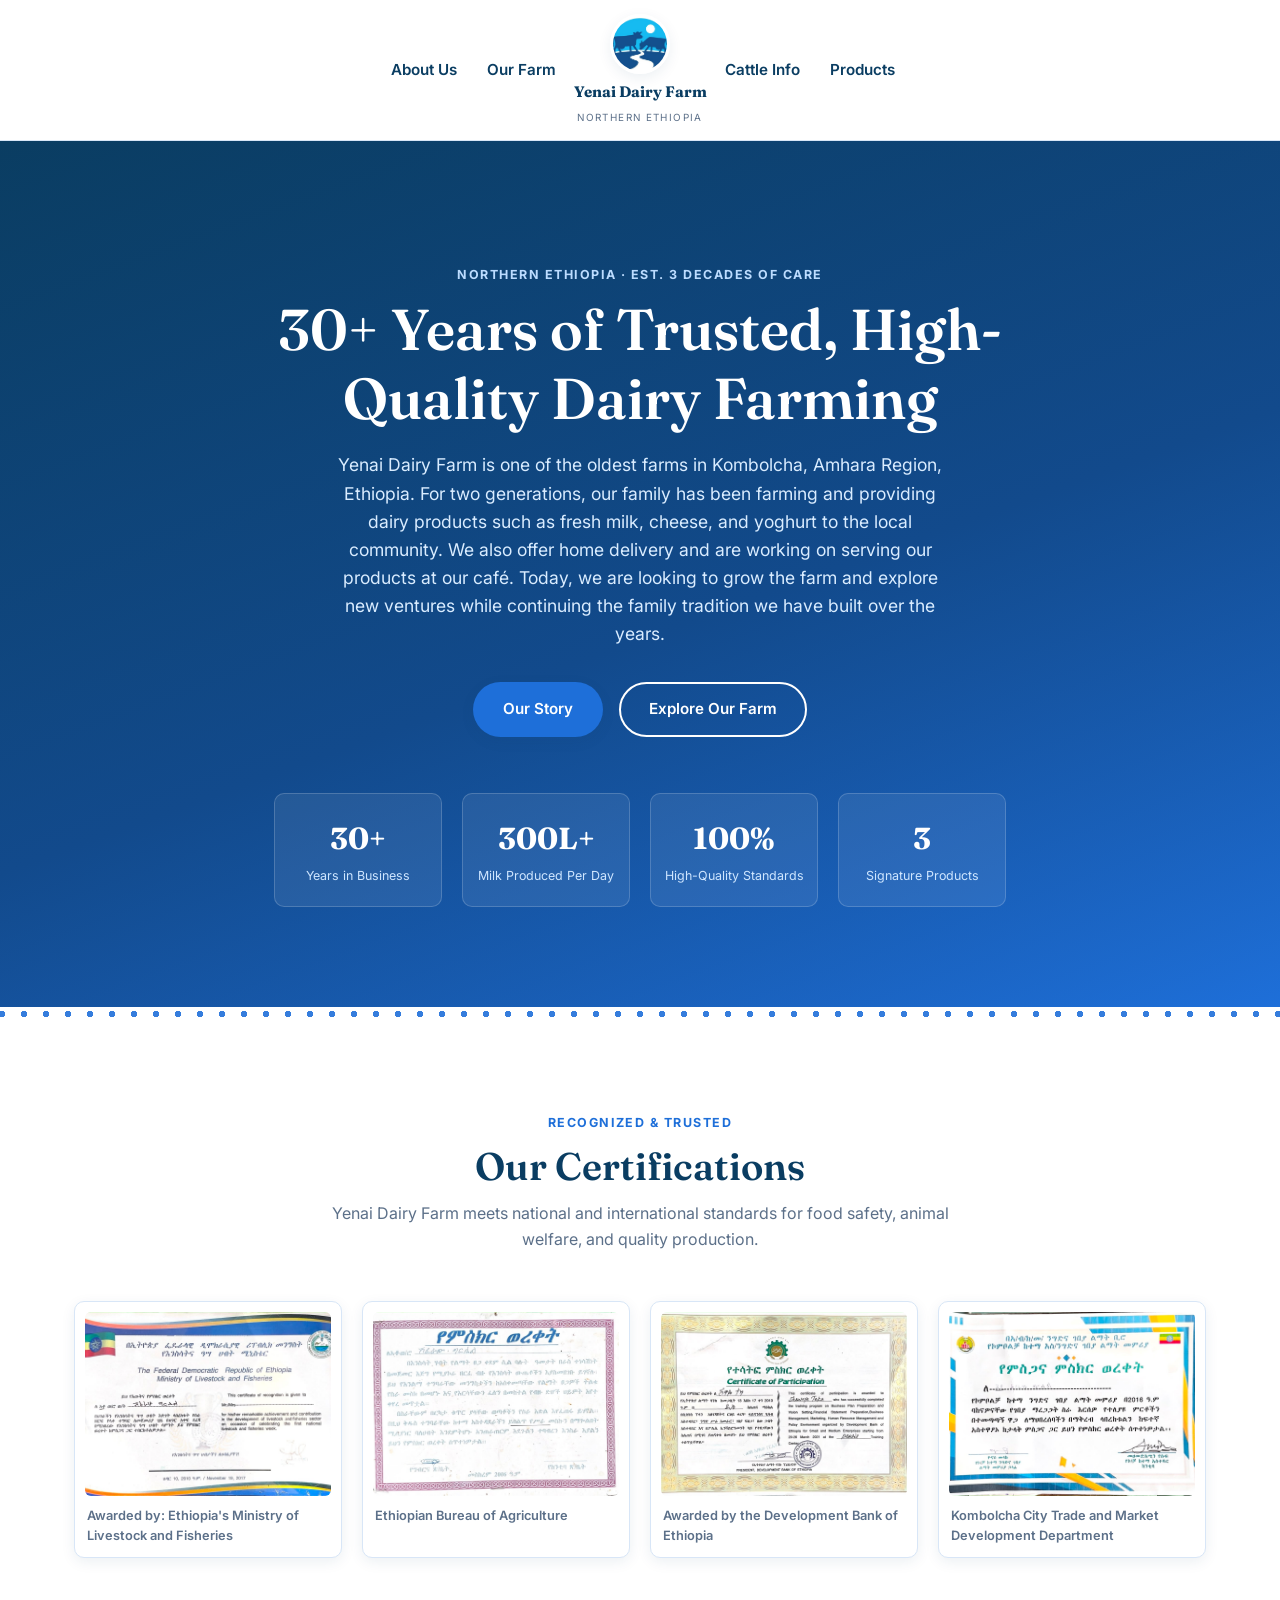
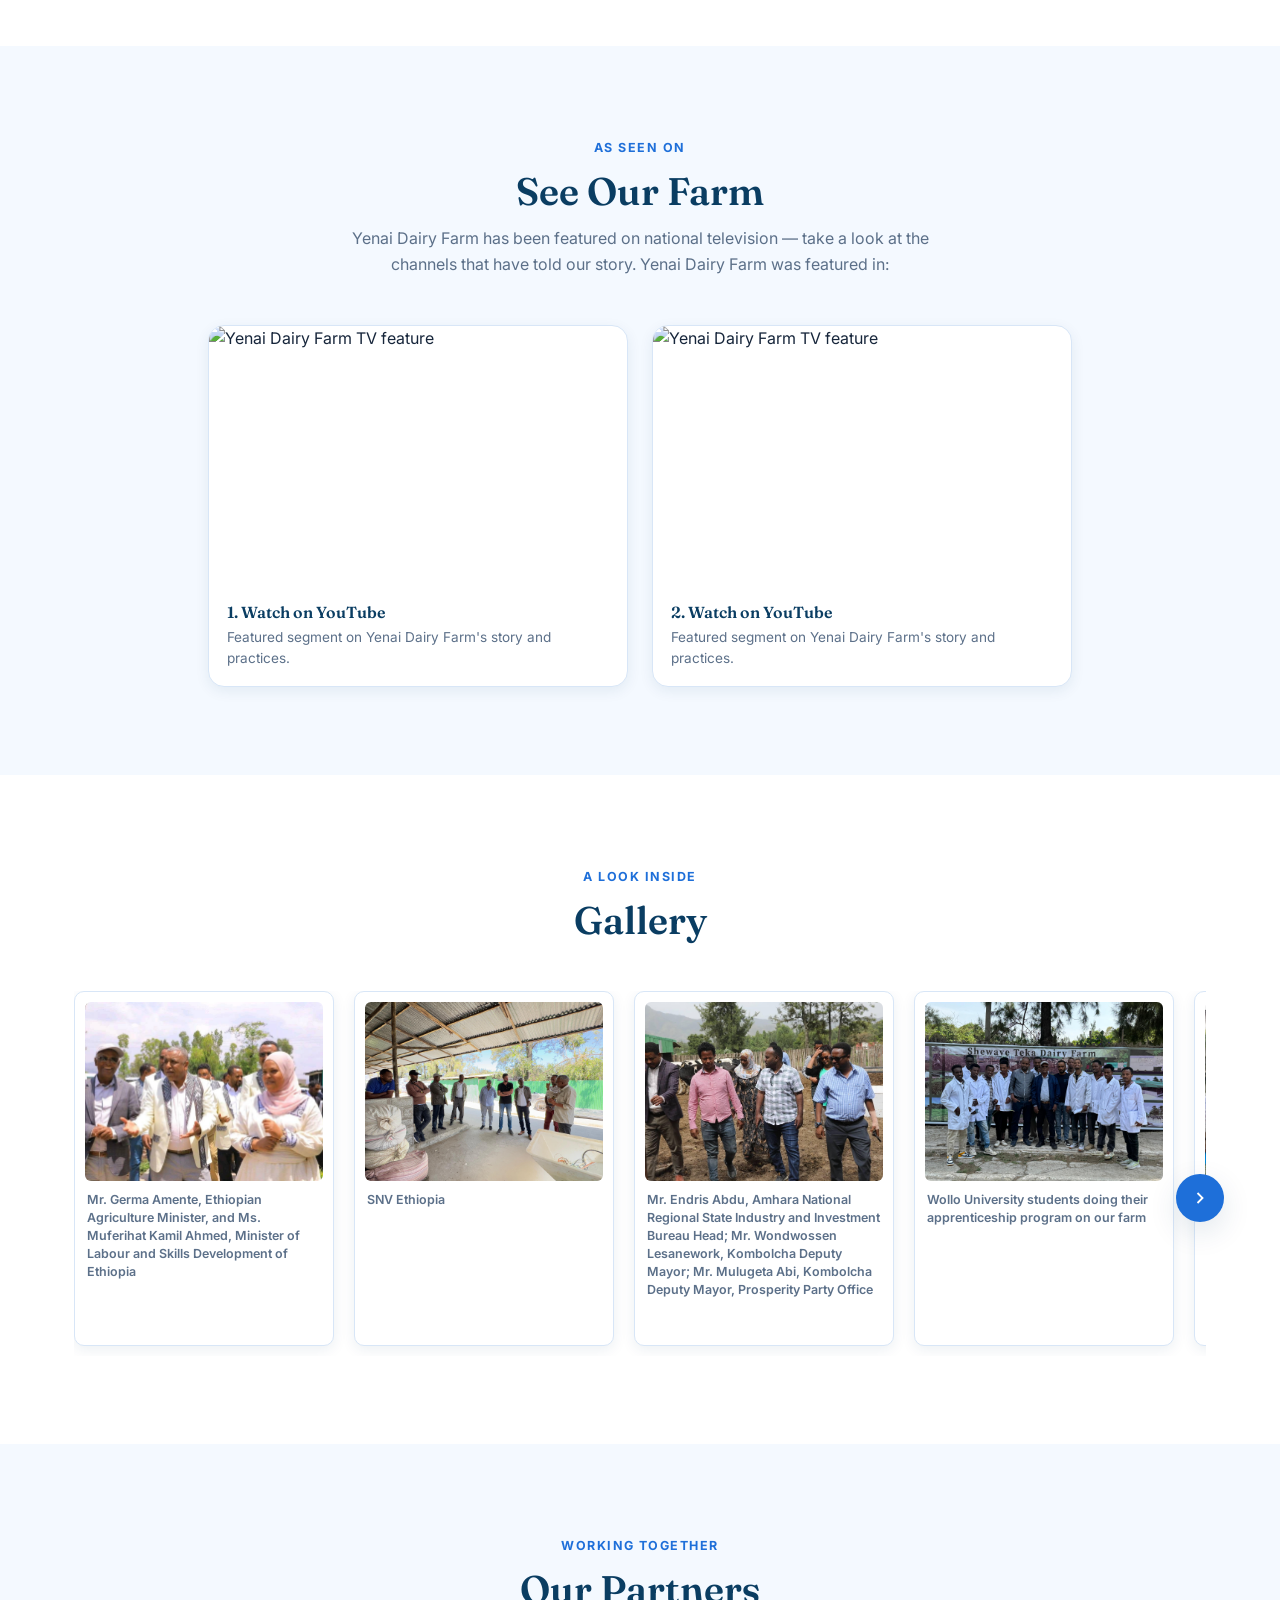
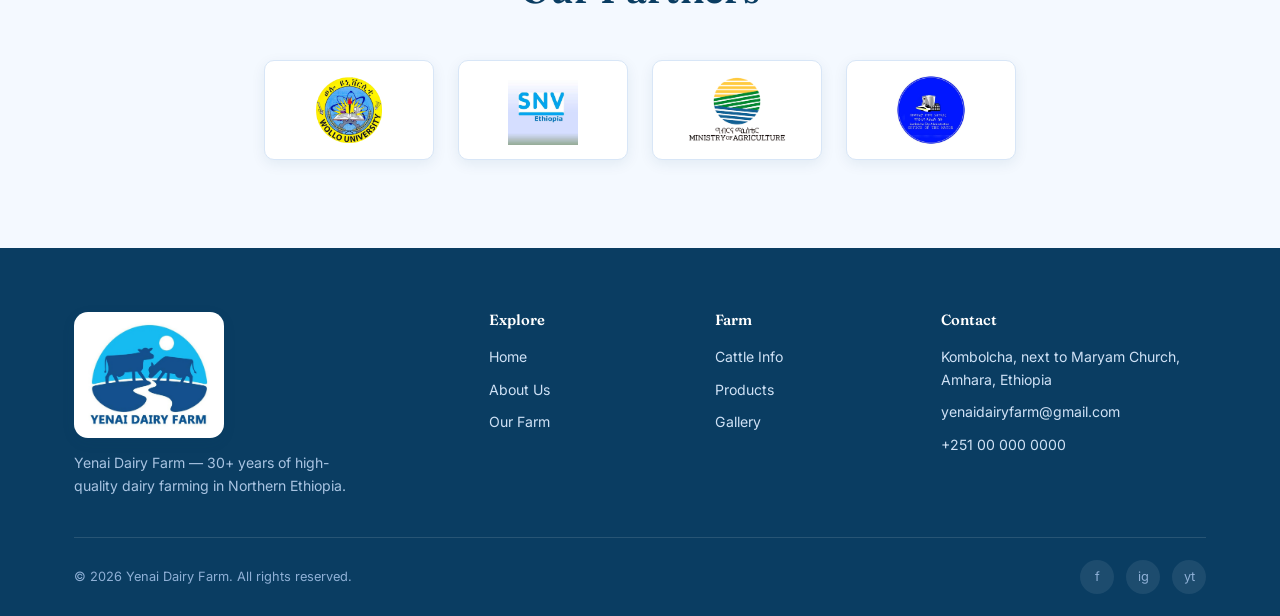
==== index.html @ 45d930fb "Add Project 3 (Borkena Land Expansion) to Our Projects Fill in the third and final roadmap stop with" ====
<!DOCTYPE html>
<html lang="en">
<head>
<meta charset="UTF-8" />
<meta name="viewport" content="width=device-width, initial-scale=1.0" />
<title>Yenai Dairy Farm | Premium Dairy from Northern Ethiopia</title>
<meta name="description" content="Yenai Dairy Farm — 30+ years of trusted, high-quality dairy farming in Northern Ethiopia. Milk, butter and cheese produced with care." />
<link rel="preconnect" href="https://fonts.googleapis.com" />
<link rel="preconnect" href="https://fonts.gstatic.com" crossorigin />
<link href="https://fonts.googleapis.com/css2?family=Fraunces:wght@500;600;700&family=Inter:wght@400;500;600;700&display=swap" rel="stylesheet" />
<link rel="stylesheet" href="assets/css/style.css?v=12" />
</head>
<body>

<!-- ===================== HEADER / NAV ===================== -->
<header class="site-header">
  <div class="nav-wrap">
    <nav class="nav-links left">
      <a href="about.html">About Us</a>
      <a href="our-farm.html">Our Farm</a>
    </nav>

    <a href="index.html" class="logo-mark" aria-label="Yenai Dairy Farm — Home">
      <img class="logo-badge" src="assets/img/logo-mark.jpg" alt="Yenai Dairy Farm logo" />
      <span class="logo-name">Yenai Dairy Farm</span>
      <span class="logo-sub">Northern Ethiopia</span>
    </a>

    <nav class="nav-links right">
      <a href="our-farm.html#cattle">Cattle Info</a>
      <a href="our-farm.html#products">Products</a>
    </nav>

    <button class="nav-toggle" aria-label="Toggle menu">
      <span></span><span></span><span></span>
    </button>
  </div>
</header>

<!-- ===================== HERO ===================== -->
<section class="hero">
  <video class="hero-video" autoplay muted loop playsinline preload="auto">
    <source src="assets/img/Cow.MP4" type="video/mp4" />
  </video>
  <div class="hero-scrim"></div>
  <div class="container hero-inner">
    <span class="eyebrow">Northern Ethiopia · Est. 3 Decades of Care</span>
    <h1>30+ Years of Trusted, High-Quality Dairy Farming</h1>
    <p class="lead">
      Yenai Dairy Farm is one of the oldest farms in Kombolcha, Amhara Region, Ethiopia.
      For two generations, our family has been farming and providing dairy products such
      as fresh milk, cheese, and yoghurt to the local community. We also offer home
      delivery and are working on serving our products at our café. Today, we are looking
      to grow the farm and explore new ventures while continuing the family tradition we
      have built over the years.
    </p>
    <div class="hero-actions">
      <a href="about.html" class="btn btn-primary">Our Story</a>
      <a href="our-farm.html" class="btn btn-outline">Explore Our Farm</a>
    </div>

    <div class="hero-stats">
      <div class="hero-stat">
        <div class="num">30+</div>
        <div class="label">Years in Business</div>
      </div>
      <div class="hero-stat">
        <div class="num">300L+</div>
        <div class="label">Milk Produced Per Day</div>
      </div>
      <div class="hero-stat">
        <div class="num">100%</div>
        <div class="label">High-Quality Standards</div>
      </div>
      <div class="hero-stat">
        <div class="num">3</div>
        <div class="label">Signature Products</div>
      </div>
    </div>
  </div>
</section>
<div class="polka-band"></div>

<!-- ===================== CERTIFICATIONS ===================== -->
<section>
  <div class="container">
    <div class="section-head reveal">
      <span class="eyebrow">Recognized &amp; Trusted</span>
      <h2 class="section-title">Our Certifications</h2>
      <p class="section-lead" style="margin-left:auto;margin-right:auto;">
        Yenai Dairy Farm meets national and international standards for food safety,
        animal welfare, and quality production.
      </p>
    </div>
    <div class="cert-grid reveal">
      <div class="cert-card">
        <img class="lightbox-trigger" src="assets/img/Certificate_1.JPG" alt="Yenai Dairy Farm certificate of recognition" />
        <p class="cert-caption">Awarded by: Ethiopia's Ministry of Livestock and Fisheries</p>
      </div>
      <div class="cert-card">
        <img class="lightbox-trigger" src="assets/img/Certificate_2.JPG" alt="Yenai Dairy Farm certificate" />
        <p class="cert-caption">Ethiopian Bureau of Agriculture</p>
      </div>
      <div class="cert-card">
        <img class="lightbox-trigger" src="assets/img/Certificate_3.JPG" alt="Yenai Dairy Farm certificate" />
        <p class="cert-caption">Awarded by the Development Bank of Ethiopia</p>
      </div>
      <div class="cert-card">
        <img class="lightbox-trigger" src="assets/img/Certificate_4.JPG" alt="Yenai Dairy Farm certificate" />
        <p class="cert-caption">Kombolcha City Trade and Market Development Department</p>
      </div>
    </div>
  </div>
</section>

<!-- ===================== SEE OUR FARM (TV FEATURES) ===================== -->
<section class="section-alt">
  <div class="container">
    <div class="section-head reveal">
      <span class="eyebrow">As Seen On</span>
      <h2 class="section-title">See Our Farm</h2>
      <p class="section-lead" style="margin-left:auto;margin-right:auto;">
        Yenai Dairy Farm has been featured on national television — take a look at the
        channels that have told our story. Yenai Dairy Farm was featured in:
      </p>
    </div>
    <div class="tv-grid reveal">
      <a class="tv-card" href="https://www.youtube.com/watch?v=qbfYIENXd3g" target="_blank" rel="noopener">
        <img src="https://img.youtube.com/vi/qbfYIENXd3g/hqdefault.jpg" alt="Yenai Dairy Farm TV feature" />
        <div class="tv-info">
          <h4>1. Watch on YouTube</h4>
          <p>Featured segment on Yenai Dairy Farm's story and practices.</p>
        </div>
      </a>
      <a class="tv-card" href="https://www.youtube.com/watch?v=9zvotEDF46g" target="_blank" rel="noopener">
        <img src="https://img.youtube.com/vi/9zvotEDF46g/hqdefault.jpg" alt="Yenai Dairy Farm TV feature" />
        <div class="tv-info">
          <h4>2. Watch on YouTube</h4>
          <p>Featured segment on Yenai Dairy Farm's story and practices.</p>
        </div>
      </a>
    </div>
  </div>
</section>

<!-- ===================== GALLERY ===================== -->
<section>
  <div class="container">
    <div class="section-head reveal">
      <span class="eyebrow">A Look Inside</span>
      <h2 class="section-title">Gallery</h2>
    </div>
    <div class="home-gallery-wrap reveal">
      <div class="home-gallery-track" id="home-gallery-track">
        <!-- Duplicate per photo: <figure class="home-gallery-item"><img class="lightbox-trigger" src="assets/img/gallery/photo-x.jpg" alt="..."><figcaption class="home-gallery-caption">...</figcaption></figure> -->
        <figure class="home-gallery-item">
          <img class="lightbox-trigger" src="assets/img/Gallery_1.JPG" alt="Mr. Germa Amente and Ms. Muferihat Kamil Ahmed visiting Yenai Dairy Farm" />
          <figcaption class="home-gallery-caption">Mr. Germa Amente, Ethiopian Agriculture Minister, and Ms. Muferihat Kamil Ahmed, Minister of Labour and Skills Development of Ethiopia</figcaption>
        </figure>
        <figure class="home-gallery-item">
          <img class="lightbox-trigger" src="assets/img/Gallery_2.JPG" alt="SNV Ethiopia visiting Yenai Dairy Farm" />
          <figcaption class="home-gallery-caption">SNV Ethiopia</figcaption>
        </figure>
        <figure class="home-gallery-item">
          <img class="lightbox-trigger" src="assets/img/Gallery_3.JPG" alt="Regional and city officials touring Yenai Dairy Farm" />
          <figcaption class="home-gallery-caption">Mr. Endris Abdu, Amhara National Regional State Industry and Investment Bureau Head; Mr. Wondwossen Lesanework, Kombolcha Deputy Mayor; Mr. Mulugeta Abi, Kombolcha Deputy Mayor, Prosperity Party Office</figcaption>
        </figure>
        <figure class="home-gallery-item">
          <img class="lightbox-trigger" src="assets/img/Gallery_4.JPG" alt="Wollo University students on their apprenticeship program at the farm" />
          <figcaption class="home-gallery-caption">Wollo University students doing their apprenticeship program on our farm</figcaption>
        </figure>
        <figure class="home-gallery-item">
          <img class="lightbox-trigger" src="assets/img/Gallery_5.JPG" alt="Yenai Dairy Farm donating exercise books to children in need" />
          <figcaption class="home-gallery-caption">Mr. Mengestu, Head of Kombolcha Education Office, while Yenai Dairy Farm donated exercise books for children in need</figcaption>
        </figure>
        <figure class="home-gallery-item">
          <img class="lightbox-trigger" src="assets/img/Gallery_6.jpeg" alt="Sub-city executives visiting Yenai Dairy Farm" />
          <figcaption class="home-gallery-caption">Ato Mulugeta Abi, Head of the Prosperity Party; Ato Wondewesen Lisanework, Deputy Mayor; Ato Hussein Muhe, Head of the Department of Energy; Ato Ytbarek Getahun, Head of the Department of Employment and Training; and the executives of the sub-city visit</figcaption>
        </figure>
      </div>
      <button class="gallery-nav-btn" data-track="#home-gallery-track" aria-label="Next photos" type="button">
        <svg width="20" height="20" viewBox="0 0 24 24" fill="none" stroke="currentColor" stroke-width="2.2"><path d="m9 6 6 6-6 6"/></svg>
      </button>
    </div>
  </div>
</section>

<!-- ===================== PARTNERS ===================== -->
<section class="section-alt">
  <div class="container">
    <div class="section-head reveal">
      <span class="eyebrow">Working Together</span>
      <h2 class="section-title">Our Partners</h2>
    </div>
    <div class="partner-strip reveal">
      <div class="partner-logo"><img class="lightbox-trigger" src="assets/img/partner_logo1.png" alt="Wollo University" /></div>
      <div class="partner-logo"><img class="lightbox-trigger" src="assets/img/partner_logo2.jpeg" alt="SNV Ethiopia" /></div>
      <div class="partner-logo"><img class="lightbox-trigger" src="assets/img/partner_logo3.png" alt="Ministry of Agriculture" /></div>
      <div class="partner-logo"><img class="lightbox-trigger" src="assets/img/partner_logo4.jpeg" alt="Kombolcha City Administration" /></div>
    </div>
  </div>
</section>

<!-- ===================== FOOTER ===================== -->
<footer class="site-footer">
  <div class="container">
    <div class="footer-grid">
      <div class="footer-brand">
        <img class="footer-logo" src="assets/img/logo-full.jpg" alt="Yenai Dairy Farm logo" />
        <p>Yenai Dairy Farm — 30+ years of high-quality dairy farming in Northern Ethiopia.</p>
      </div>
      <div>
        <h4>Explore</h4>
        <ul>
          <li><a href="index.html">Home</a></li>
          <li><a href="about.html">About Us</a></li>
          <li><a href="our-farm.html">Our Farm</a></li>
        </ul>
      </div>
      <div>
        <h4>Farm</h4>
        <ul>
          <li><a href="our-farm.html#cattle">Cattle Info</a></li>
          <li><a href="our-farm.html#products">Products</a></li>
          <li><a href="our-farm.html#gallery">Gallery</a></li>
        </ul>
      </div>
      <div>
        <h4>Contact</h4>
        <ul>
          <li>Kombolcha, next to Maryam Church, Amhara, Ethiopia</li>
          <li>yenaidairyfarm@gmail.com</li>
          <li>+251 00 000 0000</li>
        </ul>
      </div>
    </div>
    <div class="footer-bottom">
      <span>© 2026 Yenai Dairy Farm. All rights reserved.</span>
      <div class="social-row">
        <a href="#" aria-label="Facebook">f</a>
        <a href="#" aria-label="Instagram">ig</a>
        <a href="#" aria-label="YouTube">yt</a>
      </div>
    </div>
  </div>
</footer>

<div class="lightbox-overlay" id="lightbox" hidden>
  <button class="lightbox-close" id="lightbox-close" aria-label="Close" type="button">&times;</button>
  <img id="lightbox-img" src="" alt="" />
</div>

<script src="assets/js/main.js?v=2"></script>
</body>
</html>
---- assets/css/style.css ----
/* ==========================================================================
   Yenai Dairy Farm — Stylesheet
   Theme: Blue & white, cow-polka-dot motif
   ========================================================================== */

:root {
  --navy: #0a3d62;
  --blue: #1e6fd9;
  --blue-deep: #124a8c;
  --sky: #eaf4ff;
  --sky-soft: #f4f9ff;
  --white: #ffffff;
  --ink: #17263b;
  --muted: #5c7089;
  --line: #d8e6f7;
  --gold: #e8b23c;

  --font-display: "Fraunces", Georgia, serif;
  --font-body: "Inter", -apple-system, BlinkMacSystemFont, "Segoe UI", sans-serif;

  --radius: 16px;
  --radius-sm: 10px;
  --shadow: 0 10px 30px rgba(10, 61, 98, 0.12);
  --shadow-sm: 0 4px 14px rgba(10, 61, 98, 0.08);
  --container: 1180px;
}

* { box-sizing: border-box; margin: 0; padding: 0; }

html { scroll-behavior: smooth; }

body {
  font-family: var(--font-body);
  color: var(--ink);
  background: var(--white);
  line-height: 1.6;
  -webkit-font-smoothing: antialiased;
}

img { max-width: 100%; display: block; }
a { color: inherit; text-decoration: none; }
ul { list-style: none; }

.container {
  width: 100%;
  max-width: var(--container);
  margin: 0 auto;
  padding: 0 24px;
}

h1, h2, h3, h4 {
  font-family: var(--font-display);
  color: var(--navy);
  font-weight: 600;
  line-height: 1.2;
}

.eyebrow {
  display: inline-block;
  font-size: 0.78rem;
  letter-spacing: 0.12em;
  text-transform: uppercase;
  color: var(--blue);
  font-weight: 700;
  margin-bottom: 10px;
}

.section-title {
  font-size: clamp(1.7rem, 3vw, 2.4rem);
  margin-bottom: 12px;
}

.section-lead {
  color: var(--muted);
  max-width: 640px;
  margin-bottom: 40px;
}

.section-head { text-align: center; margin-bottom: 48px; }
.section-head .section-lead { margin-left: auto; margin-right: auto; }

section { padding: 88px 0; }
.section-alt { background: var(--sky-soft); }

/* ---------- Polka-dot motif ---------- */
.polka-band {
  height: 14px;
  width: 100%;
  background-image: radial-gradient(circle, var(--blue) 3px, transparent 3.5px);
  background-size: 22px 22px;
  background-position: center;
  background-repeat: repeat-x;
  opacity: 0.9;
}

.polka-bg {
  background-color: var(--sky);
  background-image: radial-gradient(circle, rgba(30, 111, 217, 0.16) 4px, transparent 4.5px);
  background-size: 34px 34px;
}

.polka-corner {
  position: absolute;
  inset: 0;
  background-image: url('../img/Dot.png');
  background-size: 200px auto;
  background-repeat: repeat;
  opacity: 0.14;
  pointer-events: none;
}

/* ---------- Buttons ---------- */
.btn {
  display: inline-flex;
  align-items: center;
  gap: 8px;
  padding: 13px 28px;
  border-radius: 999px;
  font-weight: 600;
  font-size: 0.95rem;
  border: 2px solid transparent;
  cursor: pointer;
  transition: transform 0.15s ease, box-shadow 0.15s ease, background 0.15s ease, color 0.15s ease;
}
.btn-primary { background: var(--blue); color: var(--white); box-shadow: var(--shadow-sm); }
.btn-primary:hover { background: var(--blue-deep); transform: translateY(-2px); }
.btn-outline { background: transparent; border-color: var(--white); color: var(--white); }
.btn-outline:hover { background: var(--white); color: var(--blue-deep); }
.btn-outline-blue { background: transparent; border-color: var(--blue); color: var(--blue); }
.btn-outline-blue:hover { background: var(--blue); color: var(--white); }

/* ---------- Placeholder media blocks ----------
   Swap these for <img src="..."> once real photos/logos are supplied. */
.placeholder {
  display: flex;
  flex-direction: column;
  align-items: center;
  justify-content: center;
  gap: 8px;
  background: var(--sky);
  border: 2px dashed var(--line);
  border-radius: var(--radius-sm);
  color: var(--blue-deep);
  text-align: center;
  font-size: 0.82rem;
  font-weight: 600;
  padding: 16px;
}
.placeholder svg { width: 30px; height: 30px; opacity: 0.7; }
.placeholder span { opacity: 0.75; font-weight: 500; }

/* ---------- Header / Nav ---------- */
.site-header {
  position: sticky;
  top: 0;
  z-index: 100;
  background: rgba(255, 255, 255, 0.96);
  backdrop-filter: blur(6px);
  border-bottom: 1px solid var(--line);
}

.nav-wrap {
  display: grid;
  grid-template-columns: 1fr auto 1fr;
  align-items: center;
  gap: 18px;
  padding: 14px 24px;
  max-width: var(--container);
  margin: 0 auto;
}

.nav-links {
  display: flex;
  align-items: center;
  gap: 30px;
  font-weight: 600;
  font-size: 0.95rem;
}
.nav-links.left { justify-content: flex-end; }
.nav-links.right { justify-content: flex-start; }
.nav-links a { color: var(--navy); position: relative; padding: 6px 0; }
.nav-links a::after {
  content: "";
  position: absolute;
  left: 0; right: 0; bottom: -2px;
  height: 2px;
  background: var(--blue);
  transform: scaleX(0);
  transition: transform 0.2s ease;
}
.nav-links a:hover::after, .nav-links a.active::after { transform: scaleX(1); }
.nav-links a.active { color: var(--blue-deep); }

.logo-mark {
  display: flex;
  flex-direction: column;
  align-items: center;
  gap: 6px;
  grid-column: 2;
  justify-self: center;
}
.logo-badge {
  width: 60px;
  height: 60px;
  border-radius: 50%;
  object-fit: cover;
  object-position: center;
  border: 3px solid var(--white);
  box-shadow: var(--shadow-sm);
}
.logo-mark .logo-name {
  font-family: var(--font-display);
  font-weight: 700;
  color: var(--navy);
  font-size: 0.95rem;
  white-space: nowrap;
}
.logo-mark .logo-sub {
  font-size: 0.62rem;
  letter-spacing: 0.14em;
  text-transform: uppercase;
  color: var(--muted);
}

.nav-toggle {
  display: none;
  background: none;
  border: none;
  cursor: pointer;
  padding: 6px;
  grid-column: 3;
  justify-self: end;
}
.nav-toggle span {
  display: block;
  width: 24px;
  height: 2px;
  background: var(--navy);
  margin: 5px 0;
  transition: 0.2s;
}

/* ---------- Hero ---------- */
.hero {
  position: relative;
  color: var(--white);
  background: linear-gradient(160deg, var(--navy) 0%, var(--blue-deep) 55%, var(--blue) 100%);
  overflow: hidden;
  padding: 120px 0 100px;
}
.hero-video {
  position: absolute;
  inset: 0;
  width: 100%;
  height: 100%;
  object-fit: cover;
  z-index: 0;
}
.hero-scrim {
  position: absolute;
  inset: 0;
  background: linear-gradient(160deg, rgba(10, 61, 98, 0.78) 0%, rgba(18, 74, 140, 0.68) 55%, rgba(30, 111, 217, 0.6) 100%);
  z-index: 1;
}
.hero-inner { position: relative; z-index: 2; text-align: center; max-width: 780px; margin: 0 auto; }
.hero .eyebrow { color: #bcdcff; }
.hero h1 {
  color: var(--white);
  font-size: clamp(2.2rem, 5vw, 3.6rem);
  margin-bottom: 18px;
}
.hero p.lead {
  color: #d9ecff;
  font-size: 1.1rem;
  max-width: 620px;
  margin: 0 auto 34px;
}
.hero-actions { display: flex; gap: 16px; justify-content: center; flex-wrap: wrap; margin-bottom: 56px; }

.hero-stats {
  display: grid;
  grid-template-columns: repeat(4, 1fr);
  gap: 20px;
  max-width: 900px;
  margin: 0 auto;
}
.hero-stat {
  background: rgba(255, 255, 255, 0.08);
  border: 1px solid rgba(255, 255, 255, 0.18);
  border-radius: var(--radius-sm);
  padding: 20px 12px;
  backdrop-filter: blur(4px);
}
.hero-stat .num { font-family: var(--font-display); font-size: 1.9rem; font-weight: 700; }
.hero-stat .label { font-size: 0.78rem; color: #cfe6ff; margin-top: 4px; }

/* ---------- Certifications strip ---------- */
.cert-grid {
  display: grid;
  grid-template-columns: repeat(auto-fit, minmax(220px, 1fr));
  gap: 20px;
}
.cert-grid .placeholder { aspect-ratio: 1 / 1; }
.cert-card {
  background: var(--white);
  border: 1px solid var(--line);
  border-radius: var(--radius-sm);
  box-shadow: var(--shadow-sm);
  padding: 10px;
  transition: transform 0.2s ease, box-shadow 0.2s ease;
}
.cert-card:hover { transform: translateY(-4px); box-shadow: var(--shadow); }
.cert-card img {
  width: 100%;
  aspect-ratio: 4 / 3;
  object-fit: cover;
  border-radius: 6px;
  cursor: pointer;
}
.cert-caption {
  margin-top: 10px;
  padding: 0 2px;
  font-size: 0.8rem;
  color: var(--muted);
  font-weight: 600;
}

/* ---------- TV Features ---------- */
.tv-grid {
  display: flex;
  flex-wrap: wrap;
  justify-content: center;
  gap: 24px;
}
.tv-card {
  display: block;
  width: 100%;
  max-width: 420px;
  background: var(--white);
  border-radius: var(--radius);
  box-shadow: var(--shadow-sm);
  overflow: hidden;
  border: 1px solid var(--line);
  text-decoration: none;
  color: inherit;
  transition: transform 0.2s ease, box-shadow 0.2s ease;
}
.tv-card:hover { transform: translateY(-4px); box-shadow: var(--shadow); }
.tv-card .placeholder { border-radius: 0; border: none; aspect-ratio: 16 / 10; }
.tv-card img { display: block; width: 100%; aspect-ratio: 16 / 10; object-fit: cover; }
.tv-card .tv-info { padding: 16px 18px; }
.tv-card .tv-info h4 { font-size: 1rem; margin-bottom: 4px; }
.tv-card .tv-info p { font-size: 0.85rem; color: var(--muted); }

/* ---------- Team ---------- */
.team-grid {
  display: grid;
  grid-template-columns: repeat(auto-fit, minmax(200px, 1fr));
  gap: 28px;
}
.team-card { text-align: center; }
.team-card .placeholder { aspect-ratio: 1/1; border-radius: 50%; }
.team-card h4 { margin-top: 16px; font-size: 1.05rem; }
.team-card p { color: var(--blue); font-size: 0.85rem; font-weight: 600; }

/* ---------- Partners ---------- */
.partner-strip {
  display: flex;
  flex-wrap: wrap;
  justify-content: center;
  gap: 24px;
}
.partner-strip .placeholder {
  width: 160px;
  height: 90px;
  font-size: 0.72rem;
}
.partner-logo {
  width: 170px;
  height: 100px;
  background: var(--white);
  border: 1px solid var(--line);
  border-radius: var(--radius-sm);
  box-shadow: var(--shadow-sm);
  display: flex;
  align-items: center;
  justify-content: center;
  padding: 14px;
}
.partner-logo img {
  max-width: 100%;
  max-height: 100%;
  object-fit: contain;
}

/* ---------- Home page gallery carousel ---------- */
.home-gallery-wrap { position: relative; }
.home-gallery-track {
  display: flex;
  gap: 20px;
  overflow-x: auto;
  scroll-behavior: smooth;
  scroll-snap-type: x mandatory;
  padding-bottom: 10px;
  scrollbar-width: thin;
}
.home-gallery-item {
  flex: 0 0 260px;
  display: flex;
  flex-direction: column;
  scroll-snap-align: start;
  margin: 0;
  background: var(--white);
  border: 1px solid var(--line);
  border-radius: var(--radius-sm);
  box-shadow: var(--shadow-sm);
  padding: 10px;
}
.home-gallery-item img {
  width: 100%;
  aspect-ratio: 4 / 3;
  object-fit: cover;
  border-radius: 6px;
  cursor: pointer;
  display: block;
  flex-shrink: 0;
}
.home-gallery-caption {
  margin-top: 10px;
  padding: 0 2px;
  font-size: 0.78rem;
  color: var(--muted);
  line-height: 1.45;
  font-weight: 600;
}
.gallery-nav-btn {
  position: absolute;
  top: 50%;
  right: -18px;
  transform: translateY(-50%);
  width: 48px;
  height: 48px;
  border-radius: 50%;
  border: none;
  background: var(--blue);
  color: var(--white);
  display: flex;
  align-items: center;
  justify-content: center;
  cursor: pointer;
  box-shadow: var(--shadow);
  transition: background 0.15s ease, transform 0.15s ease;
}
.gallery-nav-btn:hover { background: var(--blue-deep); transform: translateY(-50%) scale(1.06); }

/* ---------- Lightbox ---------- */
.lightbox-trigger { cursor: pointer; }
.lightbox-overlay {
  position: fixed;
  inset: 0;
  background: rgba(10, 20, 35, 0.88);
  display: flex;
  align-items: center;
  justify-content: center;
  padding: 40px;
  z-index: 1000;
}
.lightbox-overlay[hidden] { display: none; }
.lightbox-overlay img {
  max-width: 90vw;
  max-height: 85vh;
  border-radius: 8px;
  box-shadow: 0 20px 60px rgba(0, 0, 0, 0.5);
}
.lightbox-close {
  position: absolute;
  top: 24px;
  right: 28px;
  width: 44px;
  height: 44px;
  border-radius: 50%;
  border: none;
  background: rgba(255, 255, 255, 0.12);
  color: var(--white);
  font-size: 1.4rem;
  line-height: 1;
  cursor: pointer;
  display: flex;
  align-items: center;
  justify-content: center;
}
.lightbox-close:hover { background: rgba(255, 255, 255, 0.22); }

/* ---------- Cards / grid generic ---------- */
.card-grid {
  display: grid;
  grid-template-columns: repeat(auto-fit, minmax(260px, 1fr));
  gap: 28px;
}
.info-card {
  background: var(--white);
  border: 1px solid var(--line);
  border-radius: var(--radius);
  padding: 30px 26px;
  box-shadow: var(--shadow-sm);
  transition: transform 0.2s ease, box-shadow 0.2s ease;
}
.info-card:hover { transform: translateY(-4px); box-shadow: var(--shadow); }
.info-card .icon {
  width: 50px; height: 50px;
  border-radius: 50%;
  background: var(--sky);
  display: flex; align-items: center; justify-content: center;
  color: var(--blue-deep);
  margin-bottom: 16px;
}
.info-card h3 { font-size: 1.1rem; margin-bottom: 8px; }
.info-card p { color: var(--muted); font-size: 0.92rem; }

/* ---------- Page hero (inner pages) ---------- */
.page-hero {
  position: relative;
  background: linear-gradient(160deg, var(--navy), var(--blue-deep));
  color: var(--white);
  padding: 90px 0 60px;
  text-align: center;
  overflow: hidden;
}
.page-hero .polka-corner { opacity: 0.14; }
.page-hero h1 { color: var(--white); font-size: clamp(2rem, 4vw, 2.8rem); position: relative; z-index: 2;}
.page-hero p { color: #d9ecff; max-width: 600px; margin: 14px auto 0; position: relative; z-index: 2; }
.breadcrumb { position: relative; z-index: 2; font-size: 0.82rem; color: #a9cdf3; margin-bottom: 14px; }
.breadcrumb a { color: #a9cdf3; }
.breadcrumb a:hover { color: var(--white); }

/* ---------- Story / values ---------- */
.split {
  display: grid;
  grid-template-columns: 1fr 1fr;
  gap: 56px;
  align-items: center;
}
.split .placeholder { aspect-ratio: 4/3; }
.split-reverse .placeholder { order: 2; }

.values-grid {
  display: grid;
  grid-template-columns: repeat(auto-fit, minmax(220px, 1fr));
  gap: 24px;
}

/* ---------- Stats row (Our Farm overview) ---------- */
.stat-row {
  display: grid;
  grid-template-columns: repeat(4, 1fr);
  gap: 20px;
}
.stat-box {
  background: var(--white);
  border: 1px solid var(--line);
  border-radius: var(--radius);
  padding: 26px 18px;
  text-align: center;
  box-shadow: var(--shadow-sm);
}
.stat-box .num { font-family: var(--font-display); color: var(--blue-deep); font-size: 1.8rem; font-weight: 700; }
.stat-box .label { color: var(--muted); font-size: 0.82rem; margin-top: 6px; }

/* ---------- Breed / product cards ---------- */
.breed-card, .product-card {
  background: var(--white);
  border: 1px solid var(--line);
  border-radius: var(--radius);
  overflow: hidden;
  box-shadow: var(--shadow-sm);
}
.breed-card .placeholder, .product-card .placeholder { border-radius: 0; border: none; aspect-ratio: 16/11; }
.breed-body, .product-body { padding: 22px 24px; }
.breed-body h3, .product-body h3 { margin-bottom: 10px; }
.breed-tags { display: flex; gap: 8px; flex-wrap: wrap; margin: 10px 0 14px; }
.breed-tags span {
  background: var(--sky);
  color: var(--blue-deep);
  font-size: 0.75rem;
  font-weight: 700;
  padding: 5px 12px;
  border-radius: 999px;
}
.breed-body dl, .product-body dl { font-size: 0.88rem; color: var(--muted); }
.breed-body dt, .product-body dt { font-weight: 700; color: var(--ink); display: inline; }
.breed-body dd, .product-body dd { display: inline; margin: 0 0 0 4px; }
.breed-body .row, .product-body .row { margin-bottom: 6px; }

.product-metric {
  margin-top: 14px;
  display: flex;
  align-items: baseline;
  gap: 8px;
  background: var(--sky);
  border-radius: var(--radius-sm);
  padding: 12px 16px;
}
.product-metric .metric-num { font-family: var(--font-display); font-size: 1.5rem; color: var(--blue-deep); font-weight: 700; }
.product-metric .metric-label { font-size: 0.78rem; color: var(--muted); }

/* ---------- Facilities ---------- */
.facility-grid {
  display: grid;
  grid-template-columns: repeat(auto-fit, minmax(240px, 1fr));
  gap: 24px;
}

/* ---------- Gallery ---------- */
.gallery-grid {
  display: grid;
  grid-template-columns: repeat(4, 1fr);
  grid-auto-flow: dense;
  gap: 16px;
}
.gallery-grid .placeholder { aspect-ratio: 1/1; }
.gallery-grid .tall { grid-row: span 2; aspect-ratio: 1/2.1; }

/* ---------- Contact ---------- */
.contact-wrap {
  display: grid;
  grid-template-columns: 1fr 1fr;
  gap: 48px;
}
.contact-info .info-line {
  display: flex;
  gap: 14px;
  margin-bottom: 22px;
}
.contact-info .info-line .icon {
  width: 42px; height: 42px; flex-shrink: 0;
  border-radius: 50%;
  background: var(--sky);
  color: var(--blue-deep);
  display: flex; align-items: center; justify-content: center;
}
.contact-info .info-line h4 { font-size: 0.95rem; margin-bottom: 3px; }
.contact-info .info-line p { color: var(--muted); font-size: 0.9rem; }

.contact-form {
  background: var(--white);
  border: 1px solid var(--line);
  border-radius: var(--radius);
  padding: 32px;
  box-shadow: var(--shadow-sm);
}
.form-row { display: grid; grid-template-columns: 1fr 1fr; gap: 16px; margin-bottom: 16px; }
.form-group { display: flex; flex-direction: column; gap: 6px; margin-bottom: 16px; }
.form-group label { font-size: 0.82rem; font-weight: 700; color: var(--navy); }
.form-group input, .form-group textarea {
  border: 1px solid var(--line);
  border-radius: var(--radius-sm);
  padding: 12px 14px;
  font-family: var(--font-body);
  font-size: 0.92rem;
  background: var(--sky-soft);
}
.form-group input:focus, .form-group textarea:focus { outline: 2px solid var(--blue); background: var(--white); }
.map-placeholder { aspect-ratio: 16/9; margin-top: 24px; }

/* ---------- Values / Mission blocks reused on About ---------- */
.mission-banner {
  position: relative;
  background: var(--navy);
  overflow: hidden;
  border-radius: var(--radius);
  padding: 50px;
  text-align: center;
}
.mission-banner::before {
  content: "";
  position: absolute;
  inset: 0;
  background-image: url('../img/Dot.png');
  background-size: 200px auto;
  background-repeat: repeat;
  opacity: 0.16;
}
.mission-banner .eyebrow, .mission-banner h2, .mission-banner p {
  position: relative;
  z-index: 1;
}
.mission-banner h2 { color: var(--white); max-width: 760px; margin: 0 auto; }
.mission-banner p { color: #d9ecff; max-width: 700px; margin: 14px auto 0; }

/* ---------- Story (founding narrative) ---------- */
.story-lead {
  font-family: var(--font-display);
  font-size: 1.3rem;
  color: var(--navy);
  line-height: 1.55;
  max-width: 760px;
  margin: 0 auto 56px;
  text-align: center;
}
.story-block { margin-bottom: 64px; }
.story-block:last-child { margin-bottom: 0; }
.story-text p {
  color: var(--muted);
  margin-bottom: 16px;
  line-height: 1.75;
  text-align: justify;
  text-align-last: left;
}
.story-text p:last-child { margin-bottom: 0; }
.split-photo {
  width: 100%;
  aspect-ratio: 4 / 3;
  object-fit: cover;
  border-radius: var(--radius);
  box-shadow: var(--shadow);
  cursor: pointer;
}
.split-photo-caption {
  margin-top: 12px;
  font-size: 0.82rem;
  font-weight: 700;
  color: var(--navy);
  text-align: center;
}

.purpose-photos { position: relative; }
.purpose-photo-main {
  width: 100%;
  aspect-ratio: 4 / 3;
  object-fit: cover;
  border-radius: var(--radius);
  box-shadow: var(--shadow);
  cursor: pointer;
}
.purpose-photo-accent {
  position: absolute;
  bottom: -28px;
  right: -28px;
  width: 52%;
  aspect-ratio: 4 / 3;
  object-fit: cover;
  border-radius: 12px;
  border: 5px solid var(--white);
  box-shadow: var(--shadow);
  cursor: pointer;
}
@media (max-width: 900px) {
  .purpose-photos { margin-bottom: 28px; }
  .purpose-photo-accent { bottom: -18px; right: -12px; width: 48%; }
}

.story-quote {
  position: relative;
  background: var(--navy);
  overflow: hidden;
  border-radius: var(--radius);
  padding: 48px 40px;
  text-align: center;
  margin: 64px 0;
}
.story-quote::before {
  content: "";
  position: absolute;
  inset: 0;
  background-image: url('../img/Dot.png');
  background-size: 200px auto;
  background-repeat: repeat;
  opacity: 0.16;
}
.story-quote .amharic {
  position: relative;
  z-index: 1;
  color: var(--white);
  font-family: var(--font-display);
  font-size: 1.8rem;
  font-weight: 600;
  margin-bottom: 14px;
}
.story-quote p {
  position: relative;
  z-index: 1;
  color: #cfe1f5;
  max-width: 560px;
  margin: 0 auto;
  text-align: justify;
  text-align-last: center;
}

.story-stats {
  display: grid;
  grid-template-columns: repeat(4, 1fr);
  gap: 20px;
  margin: 56px 0;
}

.archival-card {
  max-width: 420px;
  margin: 56px auto;
  background: var(--white);
  border: 1px solid var(--line);
  border-radius: var(--radius);
  box-shadow: var(--shadow-sm);
  padding: 14px;
  text-align: center;
  transition: transform 0.35s cubic-bezier(0.34, 1.56, 0.64, 1), box-shadow 0.35s ease;
}
.archival-card:hover { transform: translateY(-6px); box-shadow: var(--shadow); }
.archival-card img {
  width: 100%;
  border-radius: 8px;
  cursor: pointer;
}
.archival-card p {
  margin-top: 12px;
  font-size: 0.8rem;
  color: var(--muted);
  font-weight: 600;
}

@media (max-width: 900px) {
  .story-stats { grid-template-columns: repeat(2, 1fr); }
}

/* ---------- Our Projects (roadmap) ---------- */
.roadmap-section { background: var(--sky-soft); }
.roadmap {
  position: relative;
  display: flex;
  align-items: center;
  gap: 32px;
  padding: 12px 0 24px;
}
.roadmap::before {
  content: "";
  position: absolute;
  top: 50%;
  left: 0;
  right: 0;
  border-top: 3px dashed var(--line);
  z-index: 0;
}
.roadmap-stop {
  position: relative;
  z-index: 1;
  flex: 1;
  display: flex;
  flex-direction: column;
  align-items: center;
  gap: 18px;
}
.roadmap-dot {
  width: 50px;
  height: 50px;
  border-radius: 50%;
  background: var(--blue);
  color: var(--white);
  font-family: var(--font-display);
  font-weight: 700;
  font-size: 1.05rem;
  display: flex;
  align-items: center;
  justify-content: center;
  border: 4px solid var(--sky-soft);
  box-shadow: var(--shadow);
  flex-shrink: 0;
}
.roadmap-card {
  width: 100%;
  max-width: 280px;
  background: var(--white);
  border: 1px solid var(--line);
  border-radius: var(--radius);
  box-shadow: var(--shadow-sm);
  padding: 20px;
  text-align: center;
}
.roadmap-media { border-radius: 8px; aspect-ratio: 4 / 3; margin-bottom: 14px; }
.roadmap-card h3 { font-size: 1.05rem; margin-bottom: 8px; }
.roadmap-card p { color: var(--muted); font-size: 0.88rem; }

@media (max-width: 900px) {
  .roadmap { flex-direction: column; gap: 40px; }
  .roadmap::before { display: none; }
  .roadmap-stop:nth-child(odd) { flex-direction: column-reverse; }
}

/* ---------- Project 1 feature: before / after renovation ---------- */
.roadmap-feature {
  background: var(--white);
  border: 1px solid var(--line);
  border-radius: var(--radius);
  box-shadow: var(--shadow-sm);
  padding: 32px clamp(20px, 4vw, 40px) 36px;
  margin-bottom: 48px;
}
.roadmap-feature-head {
  display: flex;
  align-items: center;
  gap: 16px;
  margin-bottom: 26px;
}
.roadmap-dot--feature {
  position: static;
  border-color: var(--white);
}
.roadmap-feature-head h3 {
  font-family: var(--font-display);
  font-size: 1.3rem;
}
.before-after-grid {
  display: grid;
  grid-template-columns: repeat(3, 1fr);
  gap: 28px;
  margin-bottom: 24px;
}
.ba-pair { display: flex; flex-direction: column; gap: 10px; }
.ba-shot {
  position: relative;
  margin: 0;
  border-radius: 10px;
  overflow: hidden;
  box-shadow: var(--shadow-sm);
  cursor: pointer;
}
.ba-shot img {
  display: block;
  width: 100%;
  aspect-ratio: 4 / 3;
  object-fit: cover;
}
.ba-label {
  position: absolute;
  top: 10px;
  left: 10px;
  background: rgba(20, 30, 45, 0.72);
  color: var(--white);
  font-size: 0.68rem;
  font-weight: 700;
  letter-spacing: 0.06em;
  text-transform: uppercase;
  padding: 4px 10px;
  border-radius: 999px;
}
.ba-label--after { background: var(--blue); }
.ba-after-duo {
  position: relative;
  display: grid;
  grid-template-columns: 1fr 1fr;
  gap: 6px;
}
.ba-after-duo .ba-shot { border-radius: 8px; }
.ba-after-duo .ba-label { top: 8px; left: 8px; }
.roadmap-feature-text {
  color: var(--muted);
  font-size: 0.96rem;
  text-align: justify;
  text-align-last: left;
  max-width: 900px;
}
.feature-photo-duo {
  display: grid;
  grid-template-columns: repeat(2, 1fr);
  gap: 24px;
  margin-bottom: 24px;
  max-width: 720px;
}
.feature-photo-trio {
  display: grid;
  grid-template-columns: repeat(3, 1fr);
  gap: 24px;
  margin-bottom: 24px;
}

@media (max-width: 900px) {
  .before-after-grid { grid-template-columns: 1fr; gap: 24px; }
  .feature-photo-trio { grid-template-columns: 1fr; }
}
@media (max-width: 600px) {
  .feature-photo-duo { grid-template-columns: 1fr; }
}

/* ---------- Footer ---------- */
.site-footer {
  background: var(--navy);
  color: #cfe1f5;
  padding-top: 64px;
}
.footer-grid {
  display: grid;
  grid-template-columns: 2fr 1fr 1fr 1.4fr;
  gap: 36px;
  padding-bottom: 40px;
  border-bottom: 1px solid rgba(255, 255, 255, 0.12);
}
.footer-logo {
  width: 150px;
  height: auto;
  margin-bottom: 14px;
  background: var(--white);
  border-radius: 14px;
  padding: 10px 14px;
  box-shadow: var(--shadow-sm);
}
.footer-brand p { font-size: 0.88rem; color: #a9c4e2; max-width: 280px; }
.site-footer h4 { color: var(--white); font-size: 0.92rem; margin-bottom: 16px; }
.site-footer ul li { margin-bottom: 10px; font-size: 0.88rem; }
.site-footer a:hover { color: var(--white); }
.footer-bottom {
  display: flex;
  justify-content: space-between;
  align-items: center;
  padding: 22px 0;
  font-size: 0.8rem;
  color: #8fb0d6;
  flex-wrap: wrap;
  gap: 10px;
}
.social-row { display: flex; gap: 12px; }
.social-row a {
  width: 34px; height: 34px;
  border-radius: 50%;
  background: rgba(255,255,255,0.08);
  display: flex; align-items: center; justify-content: center;
}
.social-row a:hover { background: var(--blue); }

/* ---------- Responsive ---------- */
@media (max-width: 900px) {
  .nav-links { display: none; }
  .nav-toggle { display: block; }
  .hero-stats { grid-template-columns: repeat(2, 1fr); }
  .split, .contact-wrap { grid-template-columns: 1fr; }
  .split .placeholder { order: -1; }
  .stat-row { grid-template-columns: repeat(2, 1fr); }
  .footer-grid { grid-template-columns: 1fr 1fr; }
  .gallery-grid { grid-template-columns: repeat(2, 1fr); }
  .form-row { grid-template-columns: 1fr; }
}

.site-header.nav-open .nav-wrap {
  grid-template-columns: 1fr;
}
.site-header.nav-open .nav-links {
  display: flex;
  flex-direction: column;
  align-items: flex-start;
  background: var(--white);
  padding: 10px 4px 18px;
  gap: 14px;
  order: 3;
}
.site-header.nav-open .logo-mark { order: 2; grid-column: 1; }
.site-header.nav-open .nav-toggle { order: 1; grid-column: 1; justify-self: end; }

/* ---------- Motion / animation ---------- */
@media (prefers-reduced-motion: no-preference) {

  /* Scroll-reveal: container fades/slides up, and its direct children
     (cards, grid items, paragraphs) cascade in one after another for a
     much livelier effect than a single flat fade. Visible by default —
     JS only arms elements that are off-screen at load, so content never
     depends on JS to be seen. */
  .reveal.reveal-pending {
    opacity: 0;
    transform: translateY(36px);
    transition: opacity 0.7s cubic-bezier(0.16, 1, 0.3, 1), transform 0.7s cubic-bezier(0.16, 1, 0.3, 1);
  }
  .reveal.reveal-pending.in-view { opacity: 1; transform: translateY(0); }

  .reveal.reveal-pending > * {
    opacity: 0;
    transform: translateY(26px) scale(0.95);
    transition: opacity 0.6s cubic-bezier(0.16, 1, 0.3, 1), transform 0.6s cubic-bezier(0.16, 1, 0.3, 1);
  }
  .reveal.reveal-pending.in-view > * { opacity: 1; transform: translateY(0) scale(1); }
  .reveal.reveal-pending.in-view > *:nth-child(1) { transition-delay: 0.05s; }
  .reveal.reveal-pending.in-view > *:nth-child(2) { transition-delay: 0.14s; }
  .reveal.reveal-pending.in-view > *:nth-child(3) { transition-delay: 0.23s; }
  .reveal.reveal-pending.in-view > *:nth-child(4) { transition-delay: 0.32s; }
  .reveal.reveal-pending.in-view > *:nth-child(5) { transition-delay: 0.41s; }
  .reveal.reveal-pending.in-view > *:nth-child(6) { transition-delay: 0.5s; }
  .reveal.reveal-pending.in-view > *:nth-child(n+7) { transition-delay: 0.58s; }

  /* Punchier hover lift on every card style already using translateY(-4px) */
  .info-card, .cert-card, .home-gallery-item, .roadmap-card, .breed-card, .product-card {
    transition: transform 0.35s cubic-bezier(0.34, 1.56, 0.64, 1), box-shadow 0.35s ease;
  }
  .info-card:hover, .cert-card:hover, .home-gallery-item:hover, .roadmap-card:hover { transform: translateY(-8px); }
  .partner-logo { transition: transform 0.35s cubic-bezier(0.34, 1.56, 0.64, 1), box-shadow 0.3s ease; }
  .partner-logo:hover { transform: translateY(-6px) rotate(-1.5deg); box-shadow: var(--shadow); }

  /* Image hover zoom on cards that already clip overflow */
  .tv-card img,
  .home-gallery-item img,
  .cert-card img,
  .breed-card .placeholder,
  .product-card .placeholder {
    transition: transform 0.5s cubic-bezier(0.16, 1, 0.3, 1);
  }
  .tv-card:hover img,
  .home-gallery-item:hover img,
  .cert-card:hover img { transform: scale(1.08); }
  .breed-card:hover .placeholder,
  .product-card:hover .placeholder { transform: scale(1.05); }

  /* Carousel arrow: nudge + grow on hover */
  .gallery-nav-btn { transition: background 0.15s ease, transform 0.25s cubic-bezier(0.34, 1.56, 0.64, 1); }
  .gallery-nav-btn:hover { background: var(--blue-deep); transform: translateY(-50%) scale(1.12) translateX(3px); }

  /* Primary CTA breathes gently to draw the eye */
  .hero-actions .btn-primary { animation: ctaPulse 2.6s ease-in-out infinite; }
  .hero-actions .btn-primary:hover { animation: none; }
  @keyframes ctaPulse {
    0%, 100% { box-shadow: 0 0 0 0 rgba(255, 255, 255, 0.35); }
    50% { box-shadow: 0 0 0 10px rgba(255, 255, 255, 0); }
  }

  /* Nav mobile panel: smooth open */
  .site-header.nav-open .nav-links {
    animation: navDrop 0.3s cubic-bezier(0.16, 1, 0.3, 1);
  }
  @keyframes navDrop {
    from { opacity: 0; transform: translateY(-10px); }
    to { opacity: 1; transform: translateY(0); }
  }

  /* Sticky header gains a shadow once the page is scrolled (toggled via JS) */
  .site-header { transition: box-shadow 0.25s ease; }
  .site-header.scrolled { box-shadow: 0 6px 20px rgba(10, 61, 98, 0.12); }

  /* Hero content settles in on page load */
  .hero-inner > * { animation: heroRise 0.9s cubic-bezier(0.16, 1, 0.3, 1) both; }
  .hero-inner > *:nth-child(2) { animation-delay: 0.1s; }
  .hero-inner > *:nth-child(3) { animation-delay: 0.2s; }
  .hero-inner > *:nth-child(4) { animation-delay: 0.3s; }
  .hero-inner > *:nth-child(5) { animation-delay: 0.4s; }
  @keyframes heroRise {
    from { opacity: 0; transform: translateY(26px); }
    to { opacity: 1; transform: translateY(0); }
  }

  /* Hero video: slow continuous "Ken Burns" zoom so the hero feels alive even before scrolling */
  .hero-video { animation: kenBurns 22s ease-in-out infinite alternate; }
  @keyframes kenBurns {
    from { transform: scale(1); }
    to { transform: scale(1.12); }
  }

  /* Logo badge gets a playful little spin on hover */
  .logo-badge { transition: transform 0.5s cubic-bezier(0.34, 1.56, 0.64, 1); }
  .logo-mark:hover .logo-badge { transform: rotate(10deg) scale(1.08); }
}
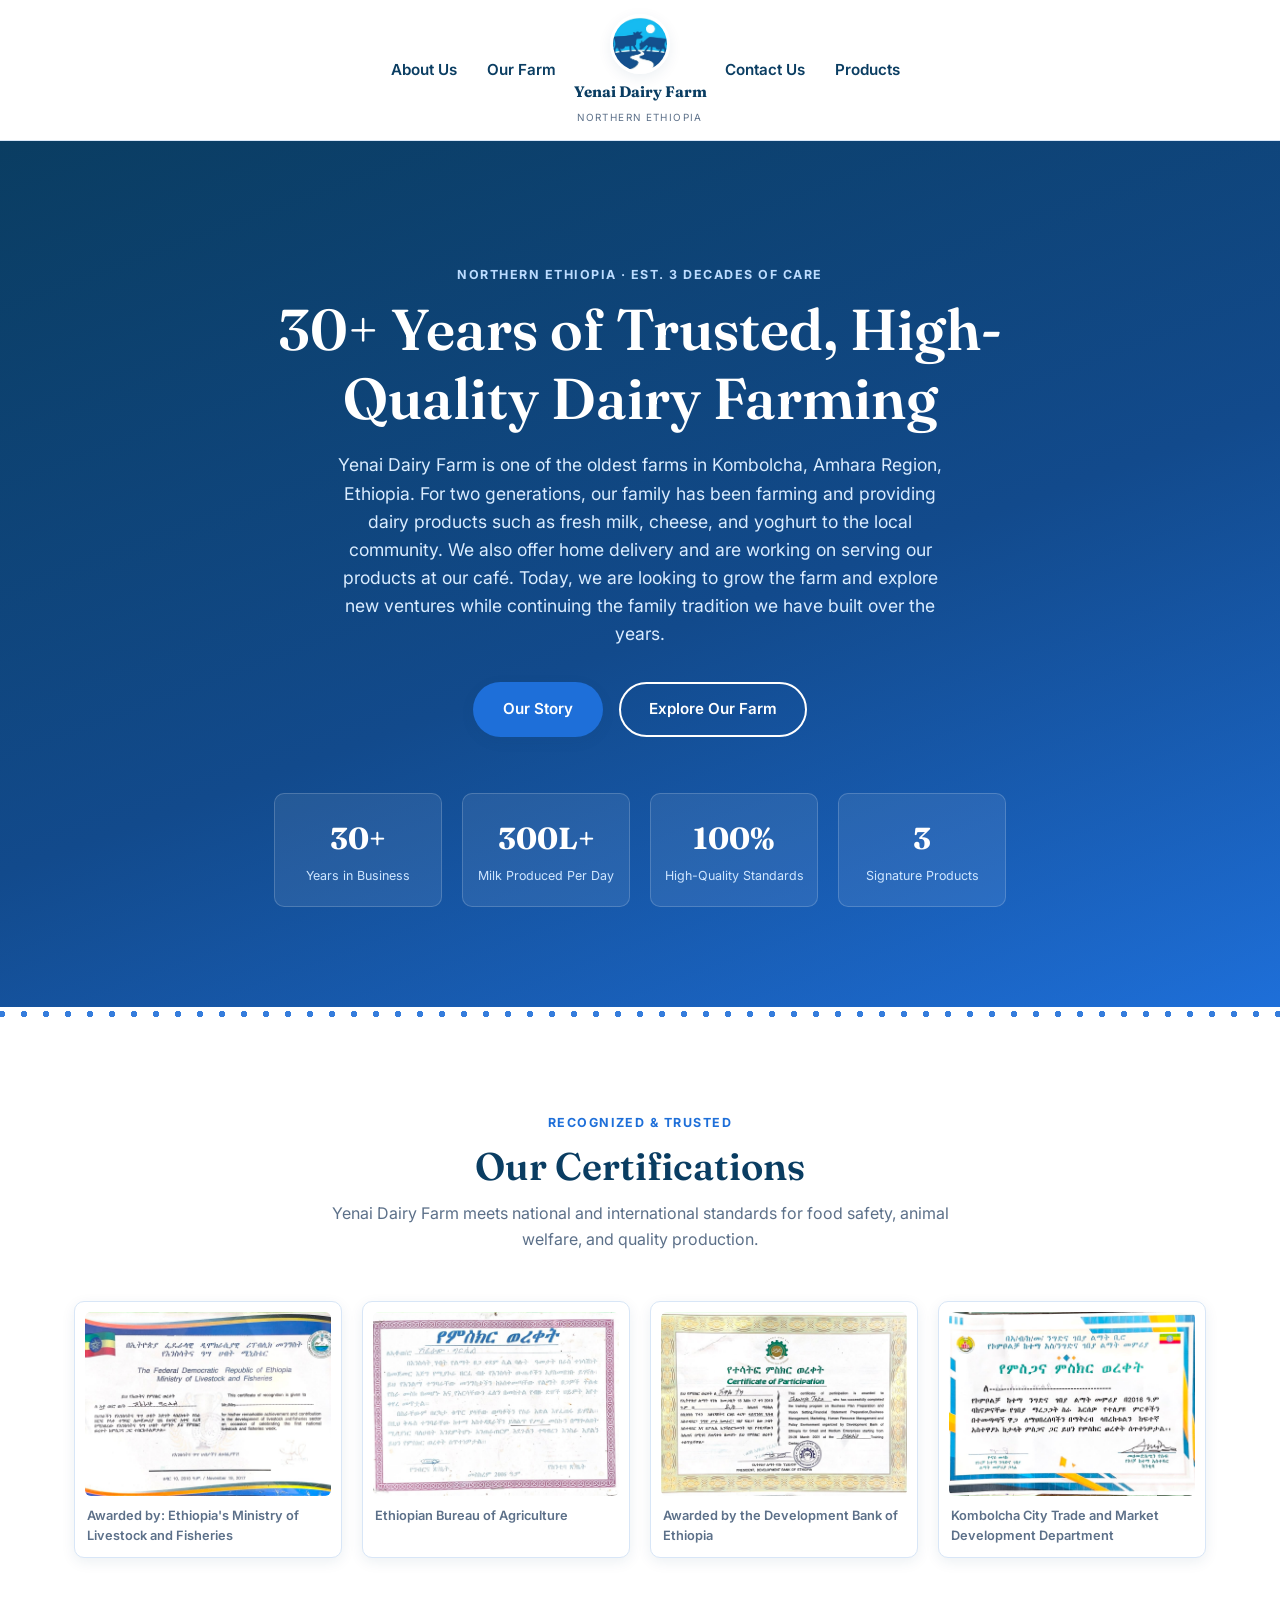
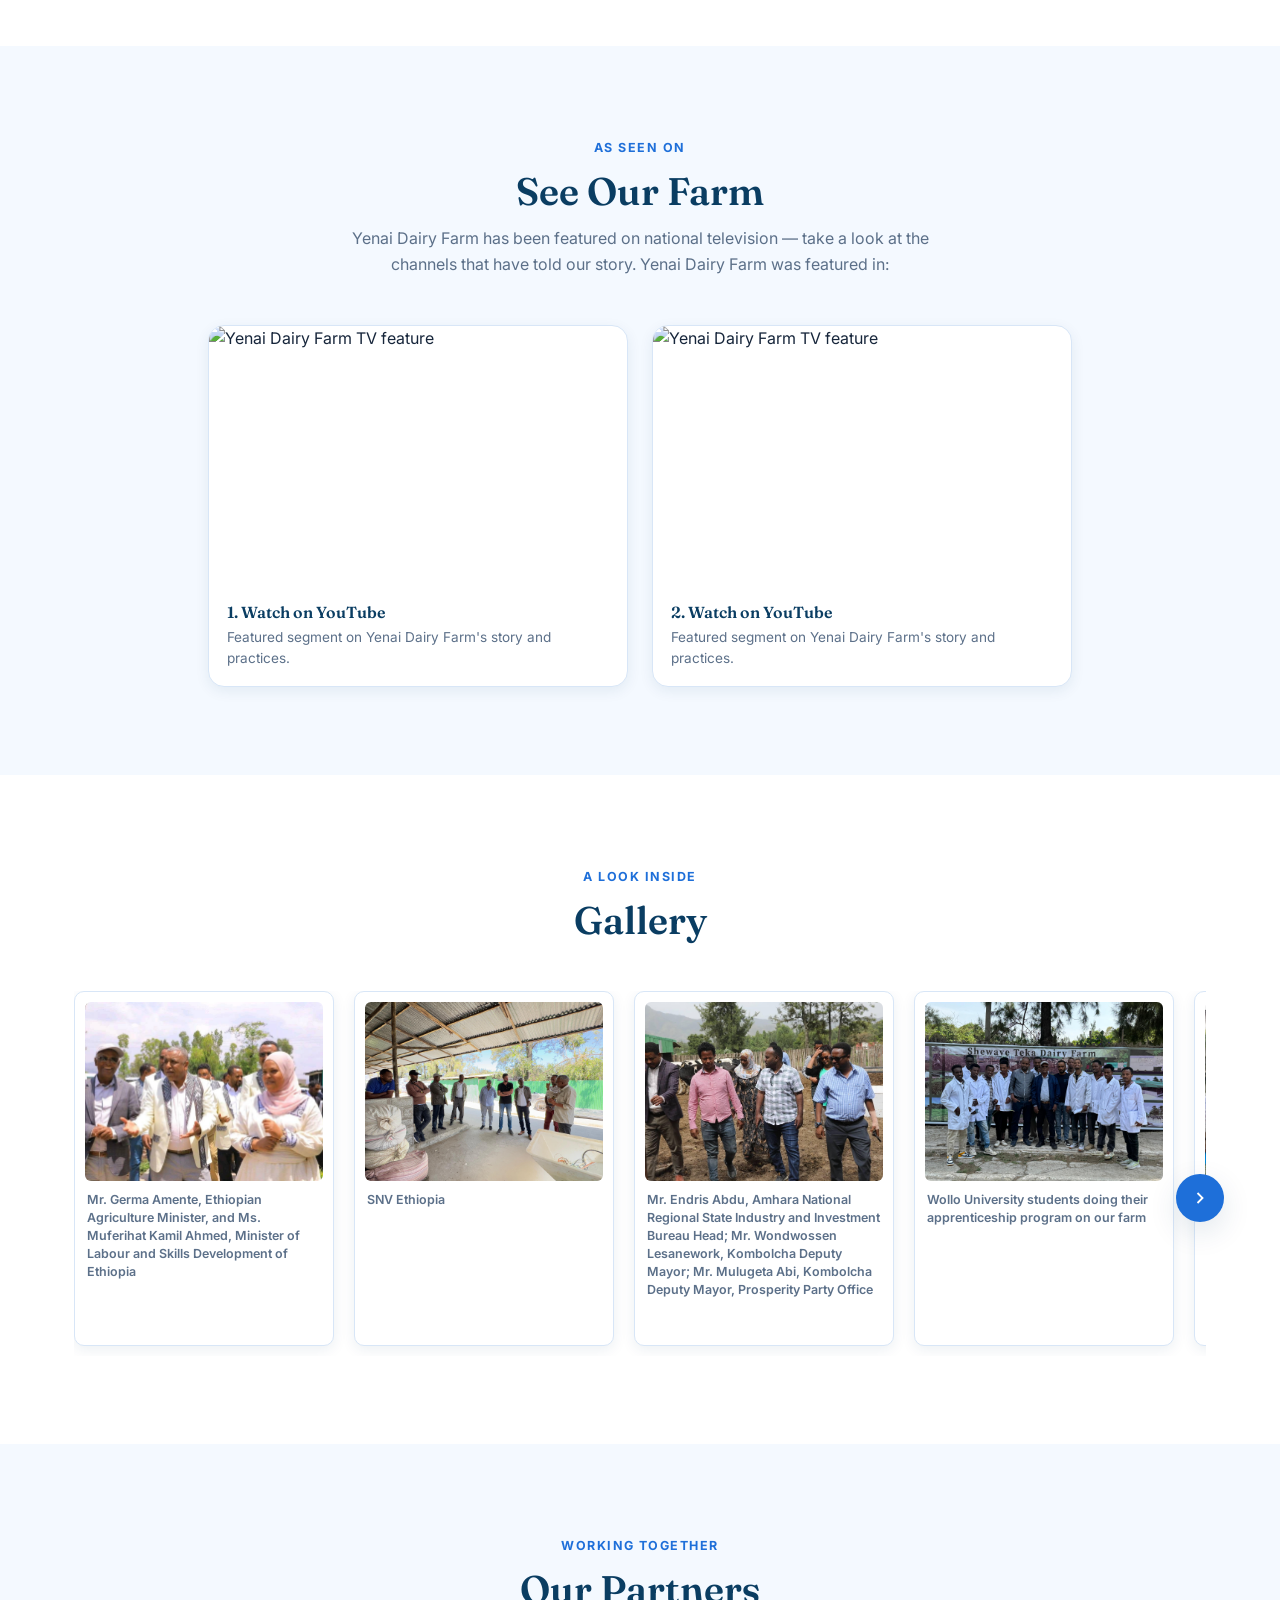
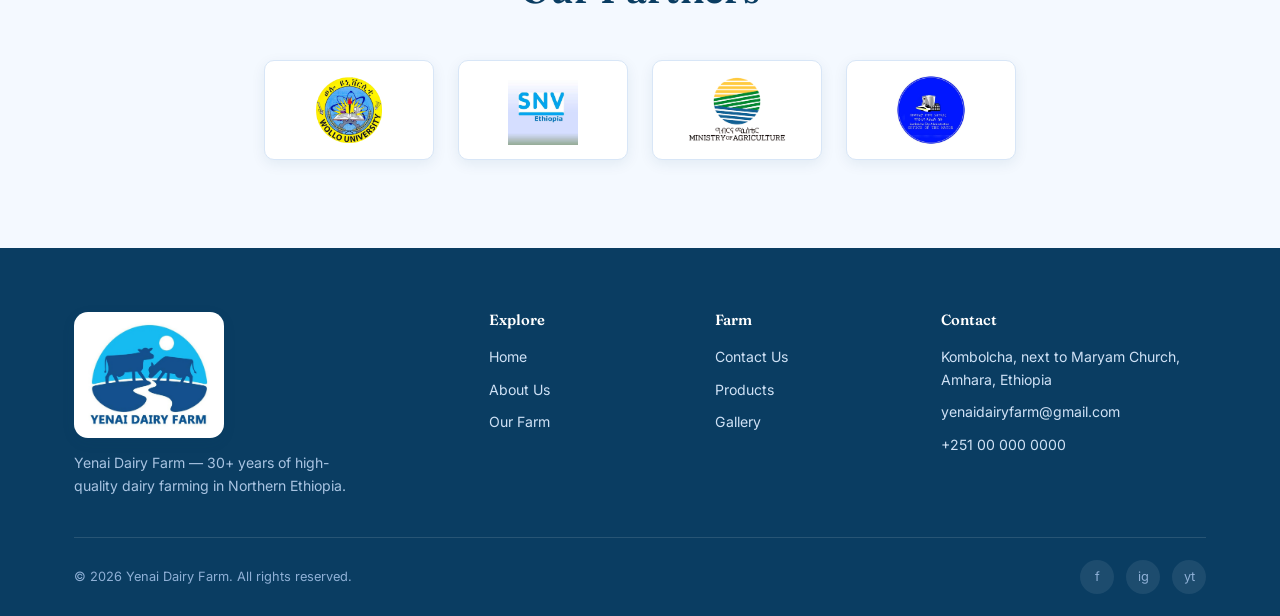
==== commit 4dddcdac: "Remove Farming Methods and Cattle Info sections; nav points to Contact Drop the placeholder "How We " ====
--- a/index.html
+++ b/index.html
@@ -8,7 +8,7 @@
 <link rel="preconnect" href="https://fonts.googleapis.com" />
 <link rel="preconnect" href="https://fonts.gstatic.com" crossorigin />
 <link href="https://fonts.googleapis.com/css2?family=Fraunces:wght@500;600;700&family=Inter:wght@400;500;600;700&display=swap" rel="stylesheet" />
-<link rel="stylesheet" href="assets/css/style.css?v=12" />
+<link rel="stylesheet" href="assets/css/style.css?v=14" />
 </head>
 <body>
 
@@ -27,7 +27,7 @@
     </a>
 
     <nav class="nav-links right">
-      <a href="our-farm.html#cattle">Cattle Info</a>
+      <a href="our-farm.html#contact">Contact Us</a>
       <a href="our-farm.html#products">Products</a>
     </nav>
 
@@ -220,7 +220,7 @@
       <div>
         <h4>Farm</h4>
         <ul>
-          <li><a href="our-farm.html#cattle">Cattle Info</a></li>
+          <li><a href="our-farm.html#contact">Contact Us</a></li>
           <li><a href="our-farm.html#products">Products</a></li>
           <li><a href="our-farm.html#gallery">Gallery</a></li>
         </ul>
--- a/assets/css/style.css
+++ b/assets/css/style.css
@@ -823,31 +823,6 @@
 
 /* ---------- Our Projects (roadmap) ---------- */
 .roadmap-section { background: var(--sky-soft); }
-.roadmap {
-  position: relative;
-  display: flex;
-  align-items: center;
-  gap: 32px;
-  padding: 12px 0 24px;
-}
-.roadmap::before {
-  content: "";
-  position: absolute;
-  top: 50%;
-  left: 0;
-  right: 0;
-  border-top: 3px dashed var(--line);
-  z-index: 0;
-}
-.roadmap-stop {
-  position: relative;
-  z-index: 1;
-  flex: 1;
-  display: flex;
-  flex-direction: column;
-  align-items: center;
-  gap: 18px;
-}
 .roadmap-dot {
   width: 50px;
   height: 50px;
@@ -863,25 +838,6 @@
   border: 4px solid var(--sky-soft);
   box-shadow: var(--shadow);
   flex-shrink: 0;
-}
-.roadmap-card {
-  width: 100%;
-  max-width: 280px;
-  background: var(--white);
-  border: 1px solid var(--line);
-  border-radius: var(--radius);
-  box-shadow: var(--shadow-sm);
-  padding: 20px;
-  text-align: center;
-}
-.roadmap-media { border-radius: 8px; aspect-ratio: 4 / 3; margin-bottom: 14px; }
-.roadmap-card h3 { font-size: 1.05rem; margin-bottom: 8px; }
-.roadmap-card p { color: var(--muted); font-size: 0.88rem; }
-
-@media (max-width: 900px) {
-  .roadmap { flex-direction: column; gap: 40px; }
-  .roadmap::before { display: none; }
-  .roadmap-stop:nth-child(odd) { flex-direction: column-reverse; }
 }
 
 /* ---------- Project 1 feature: before / after renovation ---------- */
@@ -969,6 +925,18 @@
   grid-template-columns: repeat(3, 1fr);
   gap: 24px;
   margin-bottom: 24px;
+}
+.feature-video {
+  border-radius: var(--radius);
+  overflow: hidden;
+  box-shadow: var(--shadow-sm);
+  margin-bottom: 24px;
+}
+.feature-video video {
+  display: block;
+  width: 100%;
+  aspect-ratio: 16 / 9;
+  background: #000;
 }
 
 @media (max-width: 900px) {
@@ -1082,10 +1050,10 @@
   .reveal.reveal-pending.in-view > *:nth-child(n+7) { transition-delay: 0.58s; }
 
   /* Punchier hover lift on every card style already using translateY(-4px) */
-  .info-card, .cert-card, .home-gallery-item, .roadmap-card, .breed-card, .product-card {
+  .info-card, .cert-card, .home-gallery-item, .breed-card, .product-card {
     transition: transform 0.35s cubic-bezier(0.34, 1.56, 0.64, 1), box-shadow 0.35s ease;
   }
-  .info-card:hover, .cert-card:hover, .home-gallery-item:hover, .roadmap-card:hover { transform: translateY(-8px); }
+  .info-card:hover, .cert-card:hover, .home-gallery-item:hover { transform: translateY(-8px); }
   .partner-logo { transition: transform 0.35s cubic-bezier(0.34, 1.56, 0.64, 1), box-shadow 0.3s ease; }
   .partner-logo:hover { transform: translateY(-6px) rotate(-1.5deg); box-shadow: var(--shadow); }
 
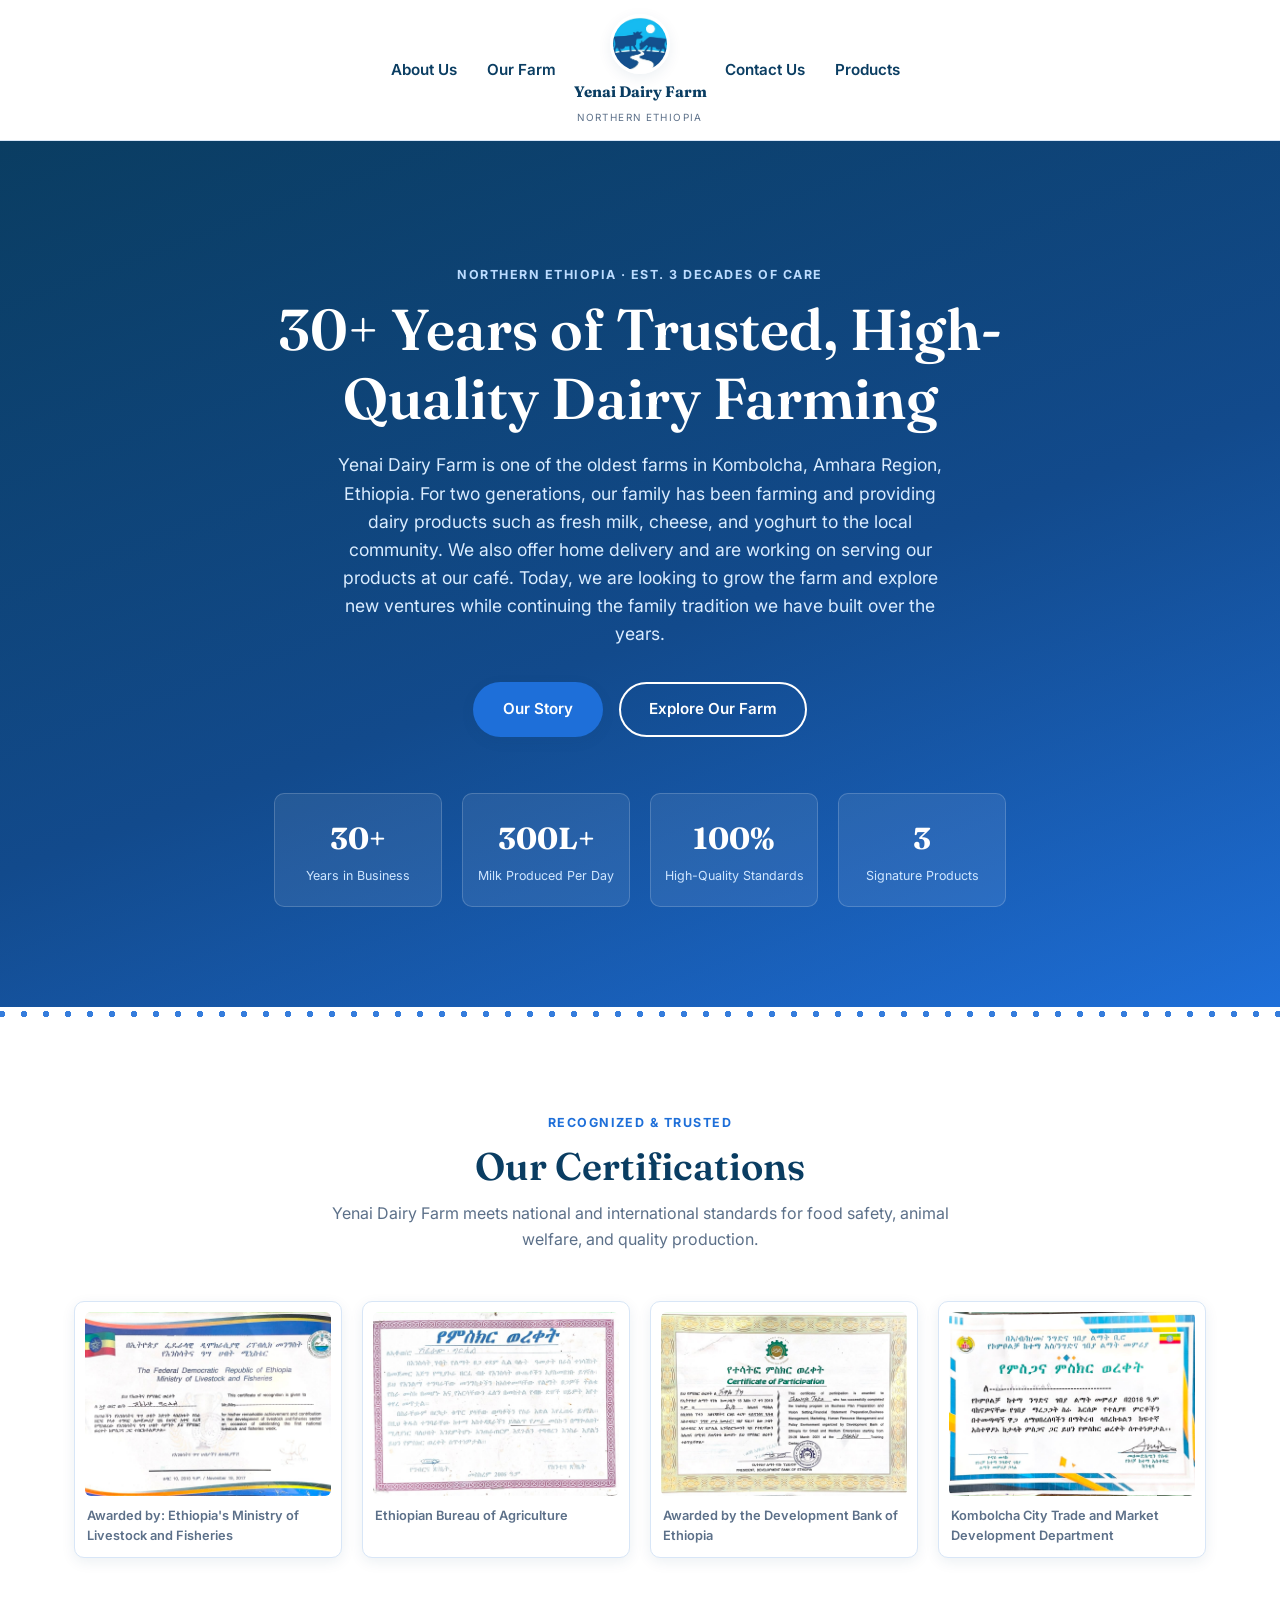
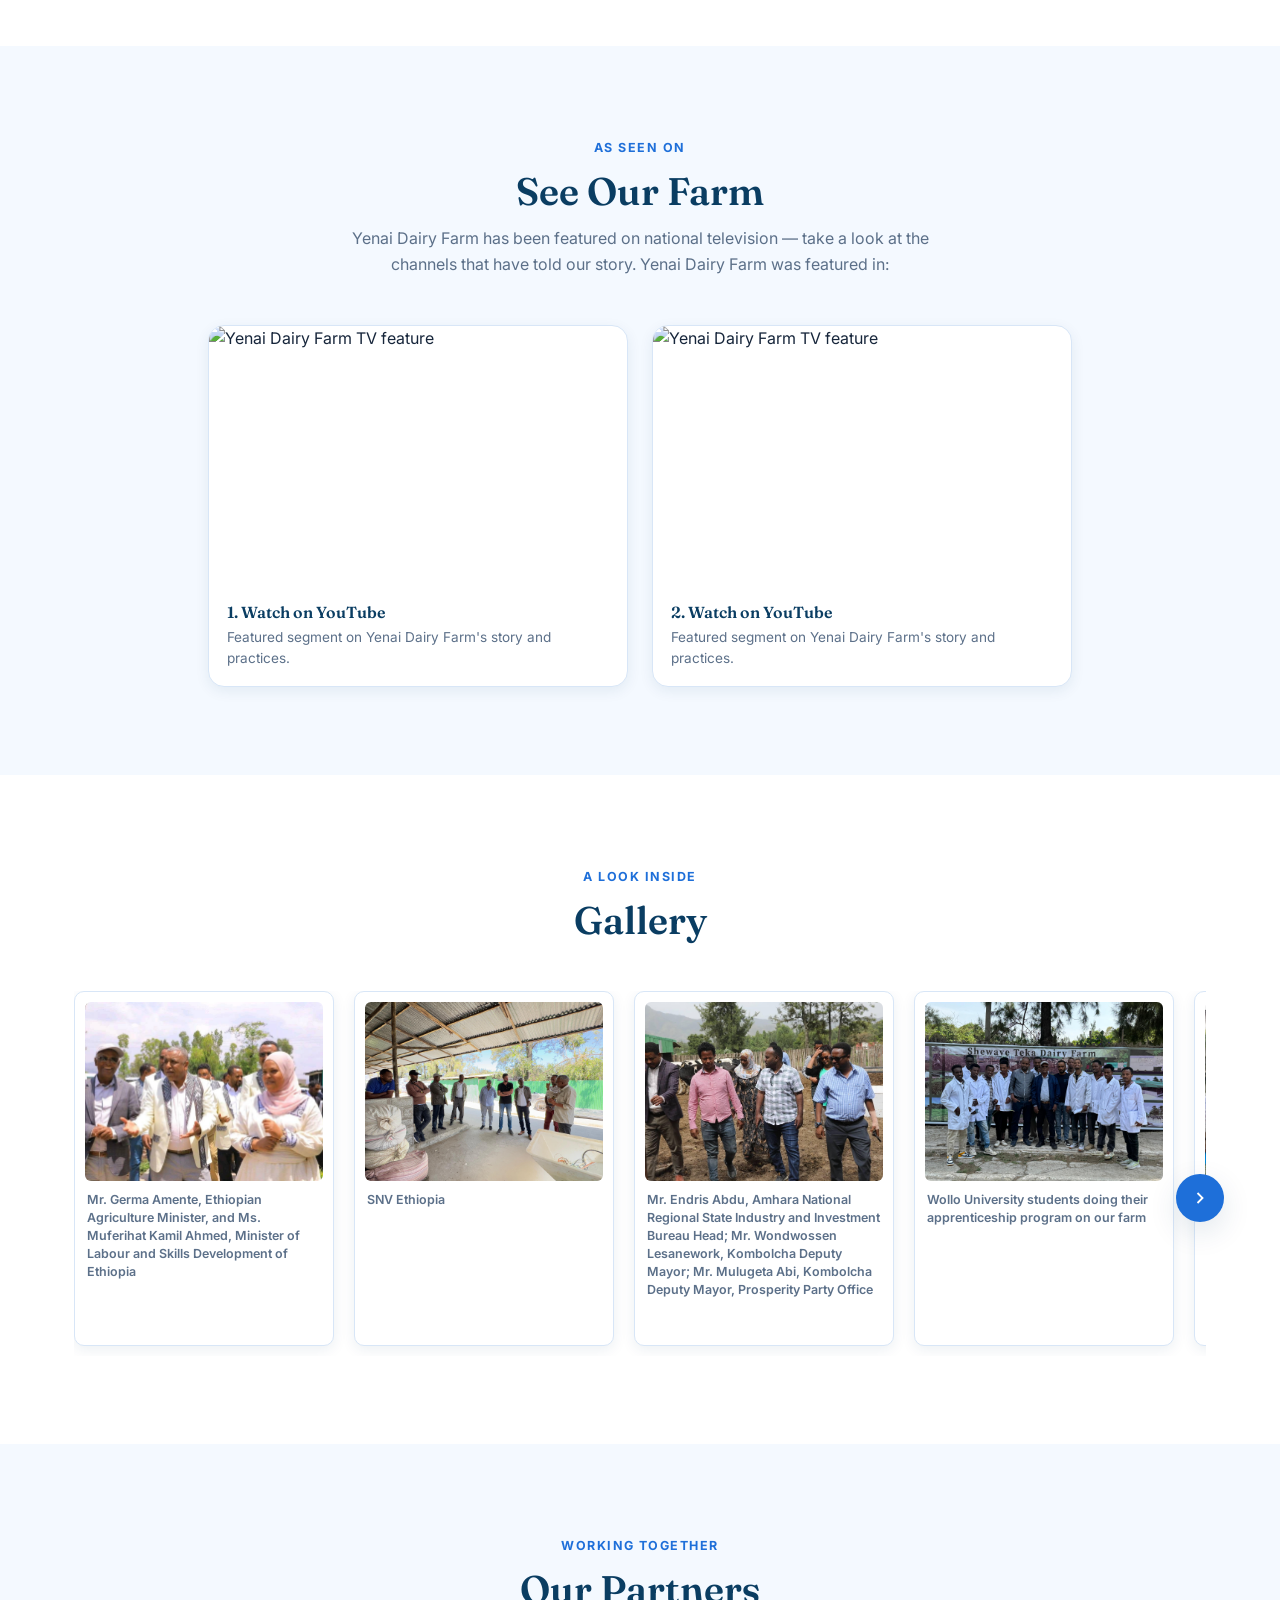
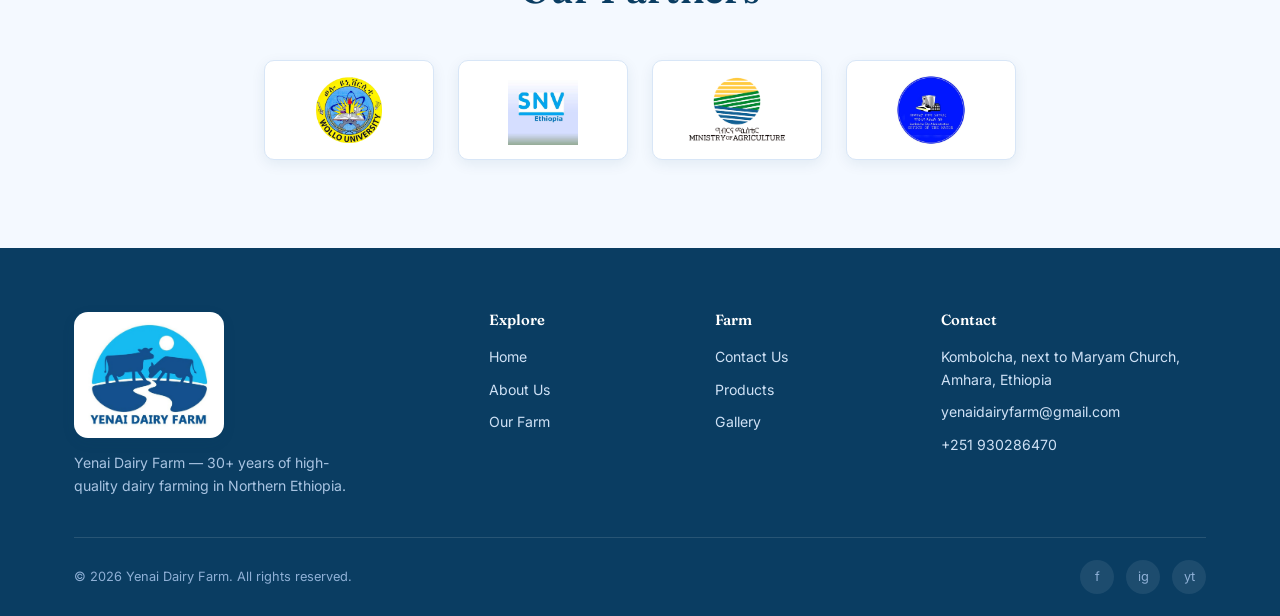
==== commit 79c93afc: "Set the real contact phone number Replace the +251 00 000 0000 placeholder with the farm's actual ph" ====
--- a/index.html
+++ b/index.html
@@ -230,7 +230,7 @@
         <ul>
           <li>Kombolcha, next to Maryam Church, Amhara, Ethiopia</li>
           <li>yenaidairyfarm@gmail.com</li>
-          <li>+251 00 000 0000</li>
+          <li>+251 930286470</li>
         </ul>
       </div>
     </div>
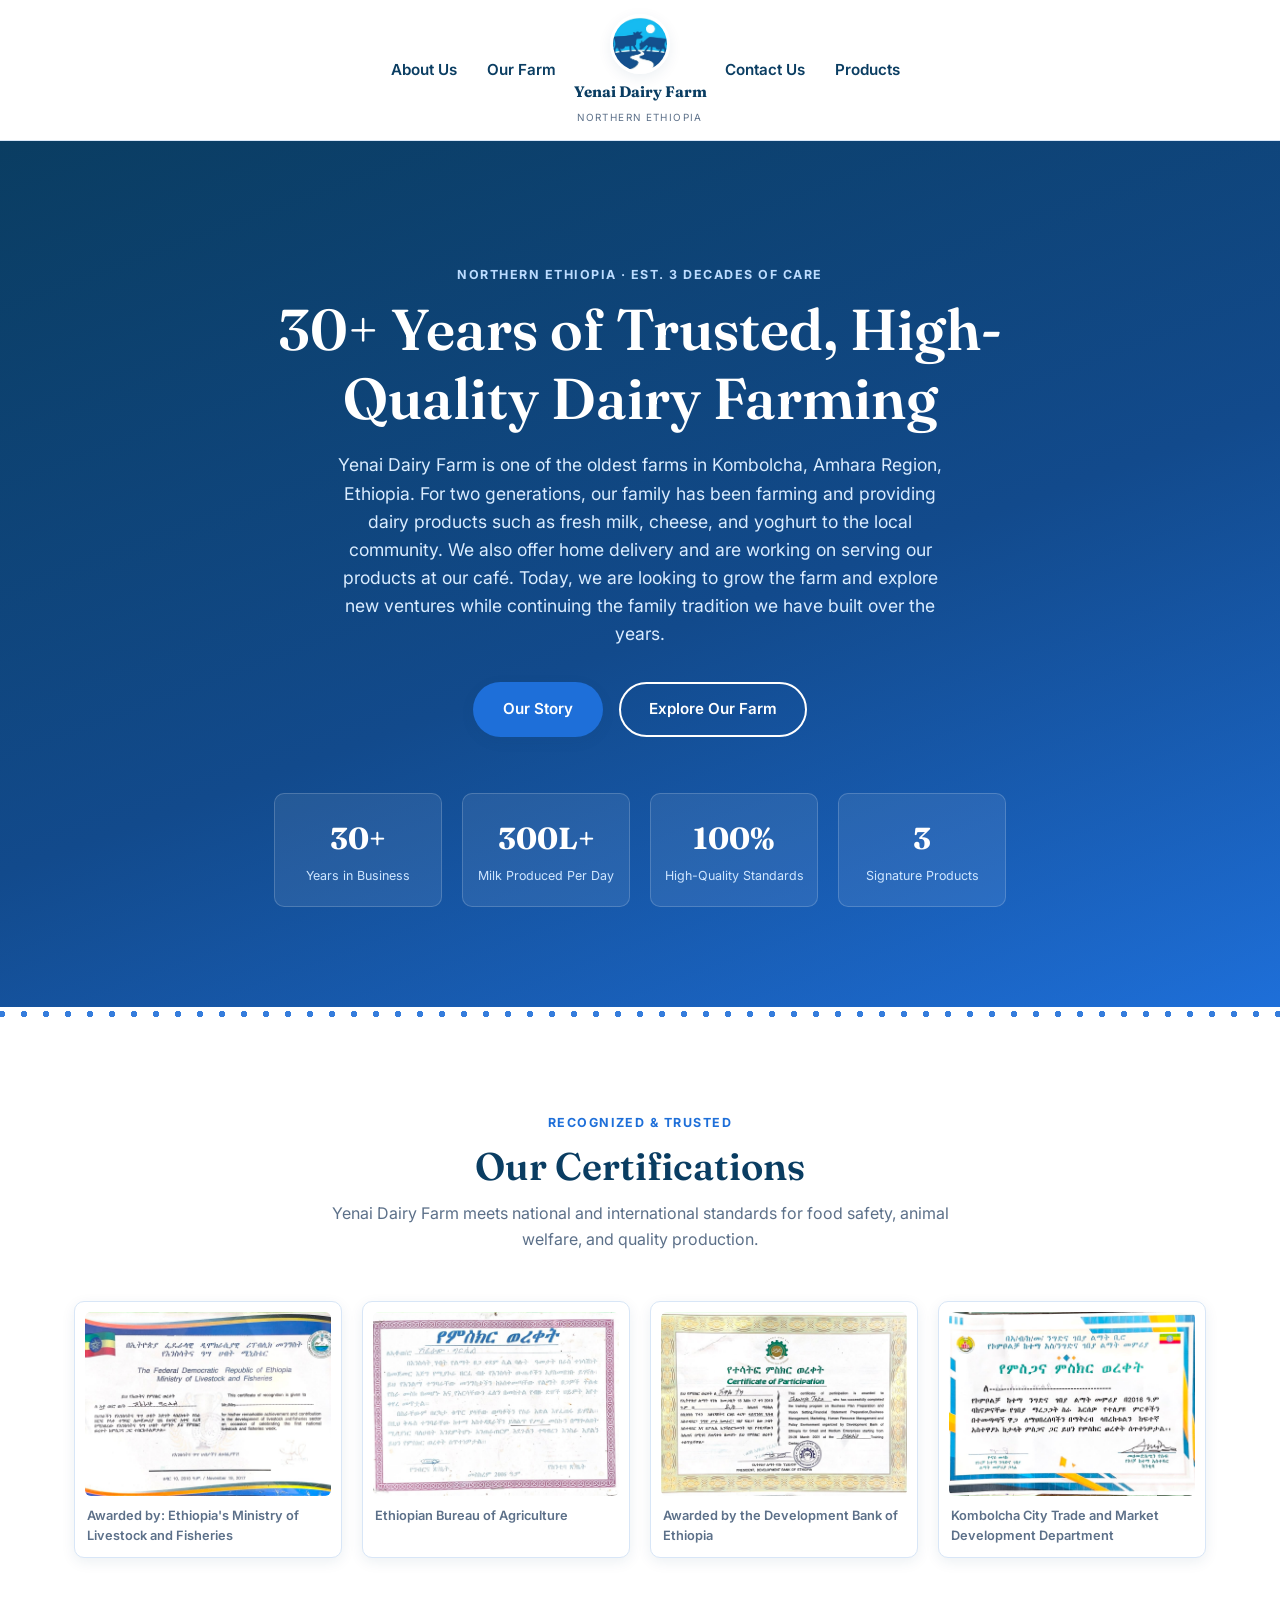
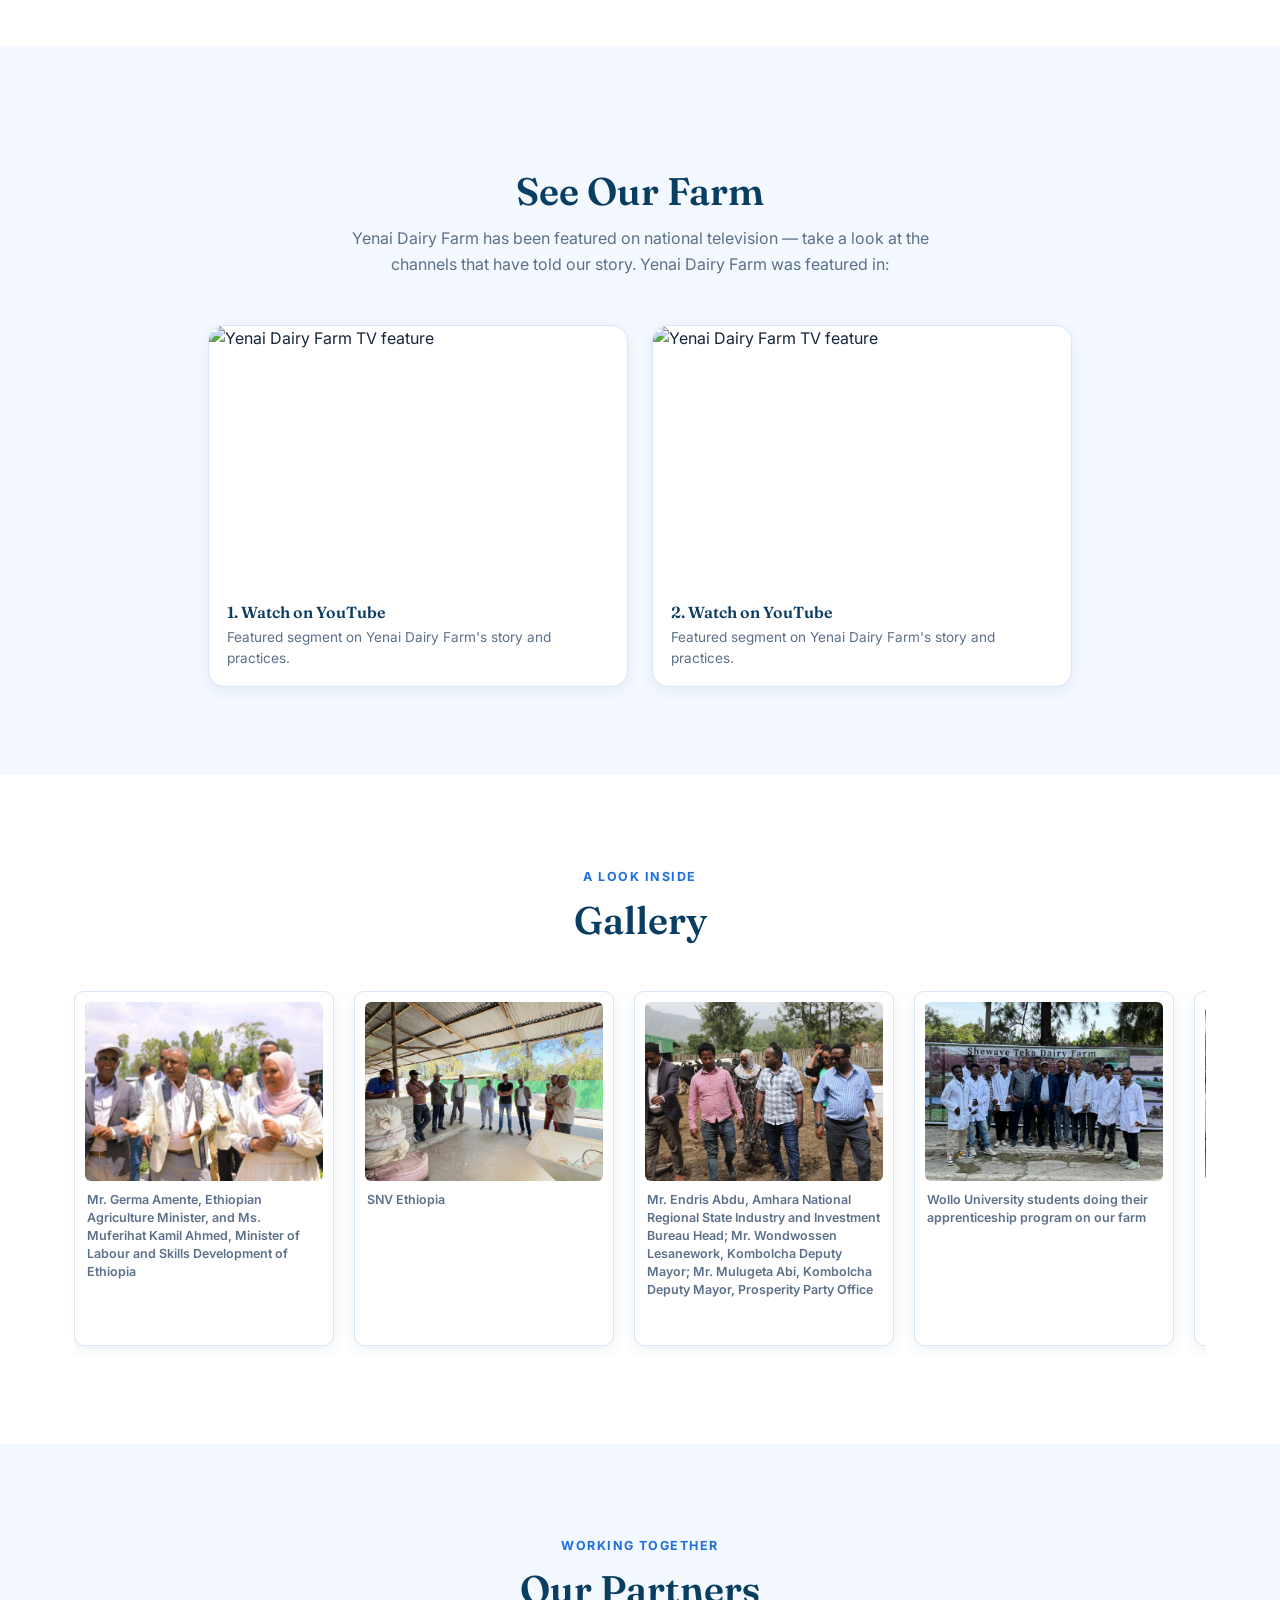
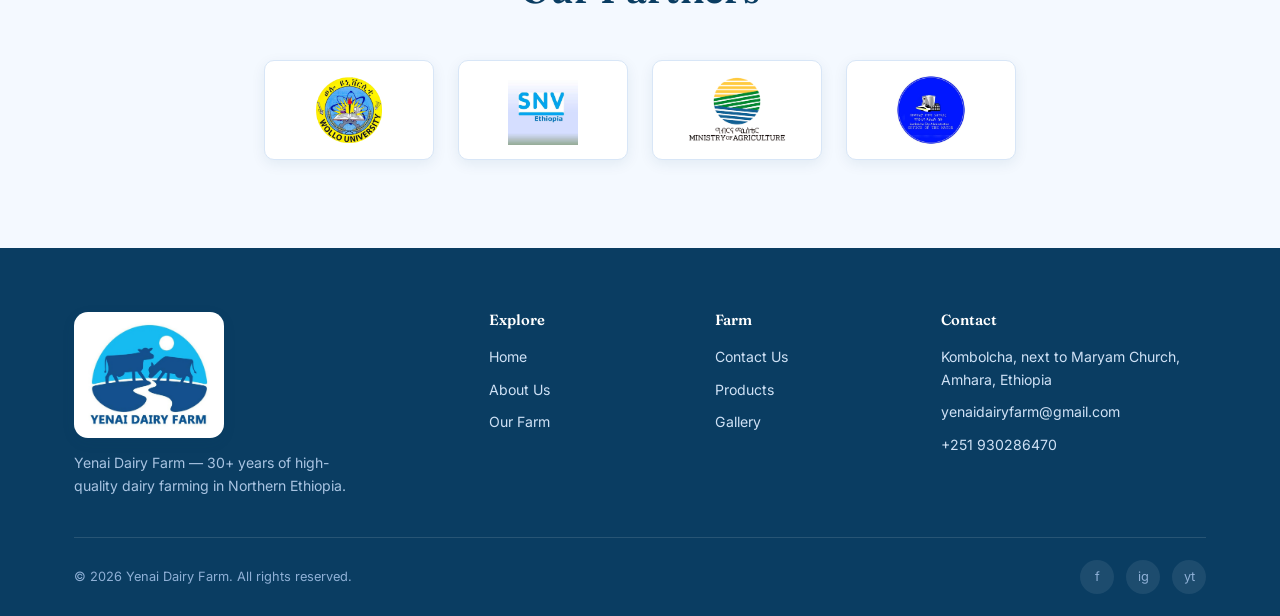
==== commit d951f792: "Make scroll-reveal animations repeat on every scroll, not just once The reveal observer previously u" ====
--- a/index.html
+++ b/index.html
@@ -8,7 +8,7 @@
 <link rel="preconnect" href="https://fonts.googleapis.com" />
 <link rel="preconnect" href="https://fonts.gstatic.com" crossorigin />
 <link href="https://fonts.googleapis.com/css2?family=Fraunces:wght@500;600;700&family=Inter:wght@400;500;600;700&display=swap" rel="stylesheet" />
-<link rel="stylesheet" href="assets/css/style.css?v=14" />
+<link rel="stylesheet" href="assets/css/style.css?v=16" />
 </head>
 <body>
 
@@ -250,6 +250,6 @@
   <img id="lightbox-img" src="" alt="" />
 </div>
 
-<script src="assets/js/main.js?v=2"></script>
+<script src="assets/js/main.js?v=3"></script>
 </body>
 </html>
--- a/assets/css/style.css
+++ b/assets/css/style.css
@@ -575,6 +575,7 @@
   box-shadow: var(--shadow-sm);
 }
 .breed-card .placeholder, .product-card .placeholder { border-radius: 0; border: none; aspect-ratio: 16/11; }
+.product-card img { display: block; width: 100%; aspect-ratio: 16/11; object-fit: cover; cursor: pointer; }
 .breed-body, .product-body { padding: 22px 24px; }
 .breed-body h3, .product-body h3 { margin-bottom: 10px; }
 .breed-tags { display: flex; gap: 8px; flex-wrap: wrap; margin: 10px 0 14px; }
@@ -619,6 +620,16 @@
 }
 .gallery-grid .placeholder { aspect-ratio: 1/1; }
 .gallery-grid .tall { grid-row: span 2; aspect-ratio: 1/2.1; }
+.gallery-item { aspect-ratio: 1/1; border-radius: var(--radius-sm); overflow: hidden; box-shadow: var(--shadow-sm); }
+.gallery-item.tall { grid-row: span 2; aspect-ratio: 1/2.1; }
+.gallery-item img, .gallery-item video {
+  display: block;
+  width: 100%;
+  height: 100%;
+  object-fit: cover;
+  cursor: pointer;
+  background: #000;
+}
 
 /* ---------- Contact ---------- */
 .contact-wrap {
@@ -1062,14 +1073,18 @@
   .home-gallery-item img,
   .cert-card img,
   .breed-card .placeholder,
-  .product-card .placeholder {
+  .product-card img,
+  .gallery-item img,
+  .gallery-item video {
     transition: transform 0.5s cubic-bezier(0.16, 1, 0.3, 1);
   }
   .tv-card:hover img,
   .home-gallery-item:hover img,
-  .cert-card:hover img { transform: scale(1.08); }
-  .breed-card:hover .placeholder,
-  .product-card:hover .placeholder { transform: scale(1.05); }
+  .cert-card:hover img,
+  .product-card:hover img,
+  .gallery-item:hover img,
+  .gallery-item:hover video { transform: scale(1.08); }
+  .breed-card:hover .placeholder { transform: scale(1.05); }
 
   /* Carousel arrow: nudge + grow on hover */
   .gallery-nav-btn { transition: background 0.15s ease, transform 0.25s cubic-bezier(0.34, 1.56, 0.64, 1); }
